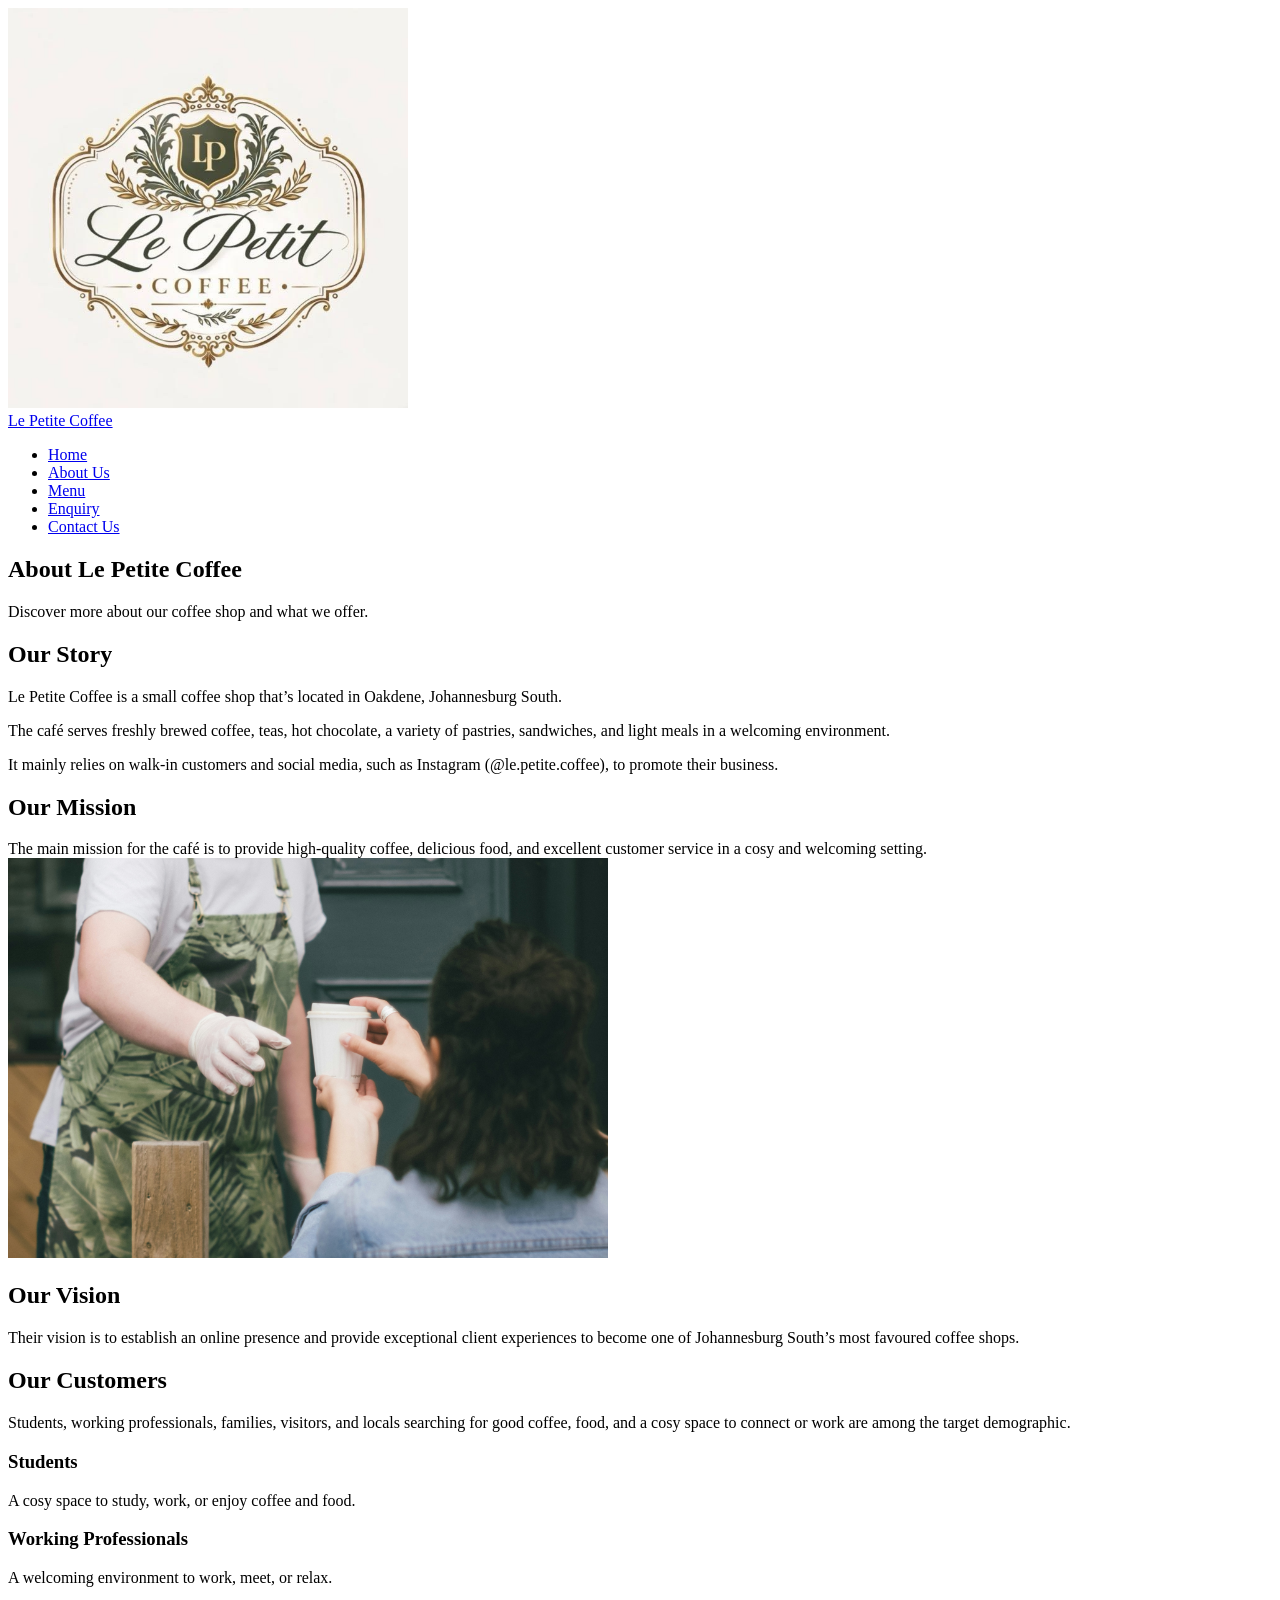
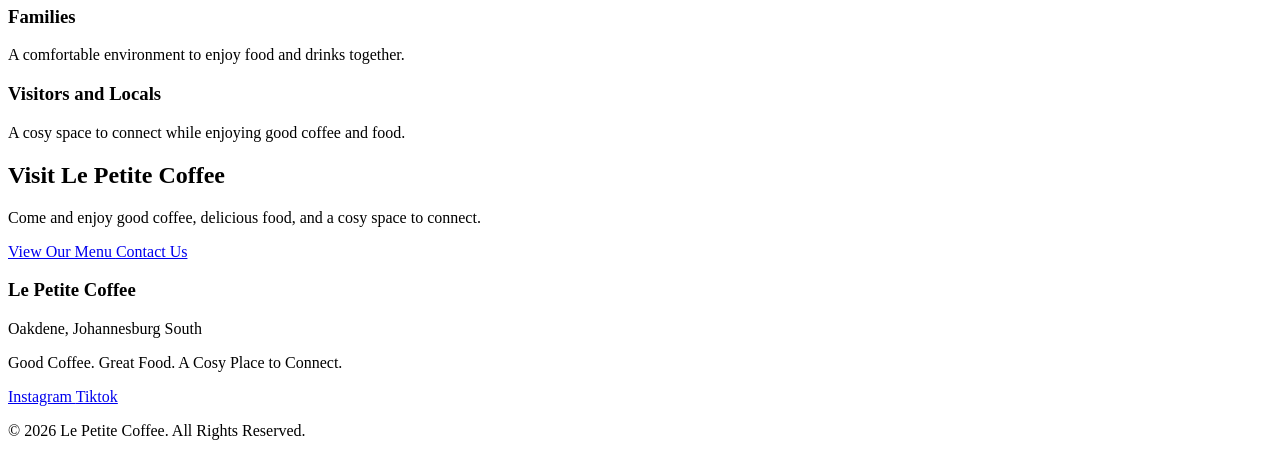
==== about.html @ cd2946c8 "cash" ====
<!DOCTYPE html>
<html lang="en">

<head>
    <meta charset="UTF-8">
    <meta name="viewport" content="width=device-width, initial-scale=1.0">

    <title>Le Petite Coffee | About Us</title>
    <img src="images/logo.jpg" alt="Le Petite Coffee shop logo featuring brand name and establishment identity" width="400" height="400">
    <!-- Link to the external CSS file -->
    <link rel="stylesheet" href="css/style.css">
</head>

<body>

    <!-- =========================
         HEADER AND NAVIGATION
    ========================== -->
    <header>

        <nav class="navbar">

            <!-- Organisation name/logo -->
            <div class="logo">
                <a href="index.html">Le Petite Coffee</a>
            </div>

            <!-- Navigation links -->
            <ul class="nav-links">

                <li>
                    <a href="index.html">Home</a>
                </li>

                <li>
                    <a href="about.html">About Us</a>
                </li>

                <li>
                    <a href="products.html">Menu</a>
                </li>

                <li>
                    <a href="enquiry.html">Enquiry</a>
                </li>

                <li>
                    <a href="contact.html">Contact Us</a>
                </li>

            </ul>

        </nav>

    </header>


    <!-- =========================
         MAIN CONTENT
    ========================== -->
    <main>

        <!-- Page heading -->
        <section class="page-header">

            <h1>About Le Petite Coffee</h1>

            <p>
                Discover more about our coffee shop and what we offer.
            </p>

        </section>


        <!-- =========================
             ORGANISATION BACKGROUND
        ========================== -->
        <section class="about-section">

            <div class="about-content">

                <h2>Our Story</h2>

                <p>
                    Le Petite Coffee is a small coffee shop that’s located
                    in Oakdene, Johannesburg South.
                </p>

                <p>
                    The café serves freshly brewed coffee, teas, hot chocolate,
                    a variety of pastries, sandwiches, and light meals in a
                    welcoming environment.
                </p>

                <p>
                    It mainly relies on walk-in customers and social media,
                    such as Instagram (@le.petite.coffee), to promote their
                    business.
                </p>

            </div>

        </section>


        <!-- =========================
             MISSION
        ========================== -->
        <section class="mission-section">

            <h2>Our Mission</h2>

            <p>
                The main mission for the café is to provide high-quality
                coffee, delicious food, and excellent customer service in
                a cosy and welcoming setting.
                <img src="images/customer.jpg" alt="Le Petit Coffee shop branding showcasing welcoming cafe identity" width="600" height="400">
            </p>

        </section>


        <!-- =========================
             VISION
        ========================== -->
        <section class="vision-section">

            <h2>Our Vision</h2>

            <p>
                Their vision is to establish an online presence and provide
                exceptional client experiences to become one of Johannesburg
                South’s most favoured coffee shops.
            </p>

        </section>


        <!-- =========================
             TARGET AUDIENCE
        ========================== -->
        <section class="audience-section">

            <h2>Our Customers</h2>

            <p>
                Students, working professionals, families, visitors, and
                locals searching for good coffee, food, and a cosy space
                to connect or work are among the target demographic.
            </p>

            <div class="audience-list">

                <div class="audience-item">
                    <h3>Students</h3>
                    <p>
                        A cosy space to study, work, or enjoy coffee and food.
                    </p>
                </div>

                <div class="audience-item">
                    <h3>Working Professionals</h3>
                    <p>
                        A welcoming environment to work, meet, or relax.
                    </p>
                </div>

                <div class="audience-item">
                    <h3>Families</h3>
                    <p>
                        A comfortable environment to enjoy food and drinks
                        together.
                    </p>
                </div>

                <div class="audience-item">
                    <h3>Visitors and Locals</h3>
                    <p>
                        A cosy space to connect while enjoying good coffee
                        and food.
                    </p>
                </div>

            </div>

        </section>


        <!-- =========================
             CALL TO ACTION
        ========================== -->
        <section class="call-to-action">

            <h2>Visit Le Petite Coffee</h2>

            <p>
                Come and enjoy good coffee, delicious food, and a cosy
                space to connect.
            </p>

            <a href="products.html" class="btn">
                View Our Menu
            </a>

            <a href="contact.html" class="btn">
                Contact Us
            </a>

        </section>

    </main>


    <!-- =========================
         FOOTER
    ========================== -->
    <footer>

        <div class="footer-content">

            <h3>Le Petite Coffee</h3>

            <p>
                Oakdene, Johannesburg South
            </p>

            <p>
                Good Coffee. Great Food. A Cosy Place to Connect.
            </p>

            <!-- Social media links -->
            <div class="social-links">

                <a href="#" target="_blank">
                    Instagram
                </a>

                <a href="#" target="_blank">
                    Tiktok 
                </a>

            </div>

            <p>
                &copy; 2026 Le Petite Coffee. All Rights Reserved.
            </p>

        </div>

    </footer>


    <!-- Link to JavaScript -->
    <script src="js/script.js"></script>

</body>

</html>
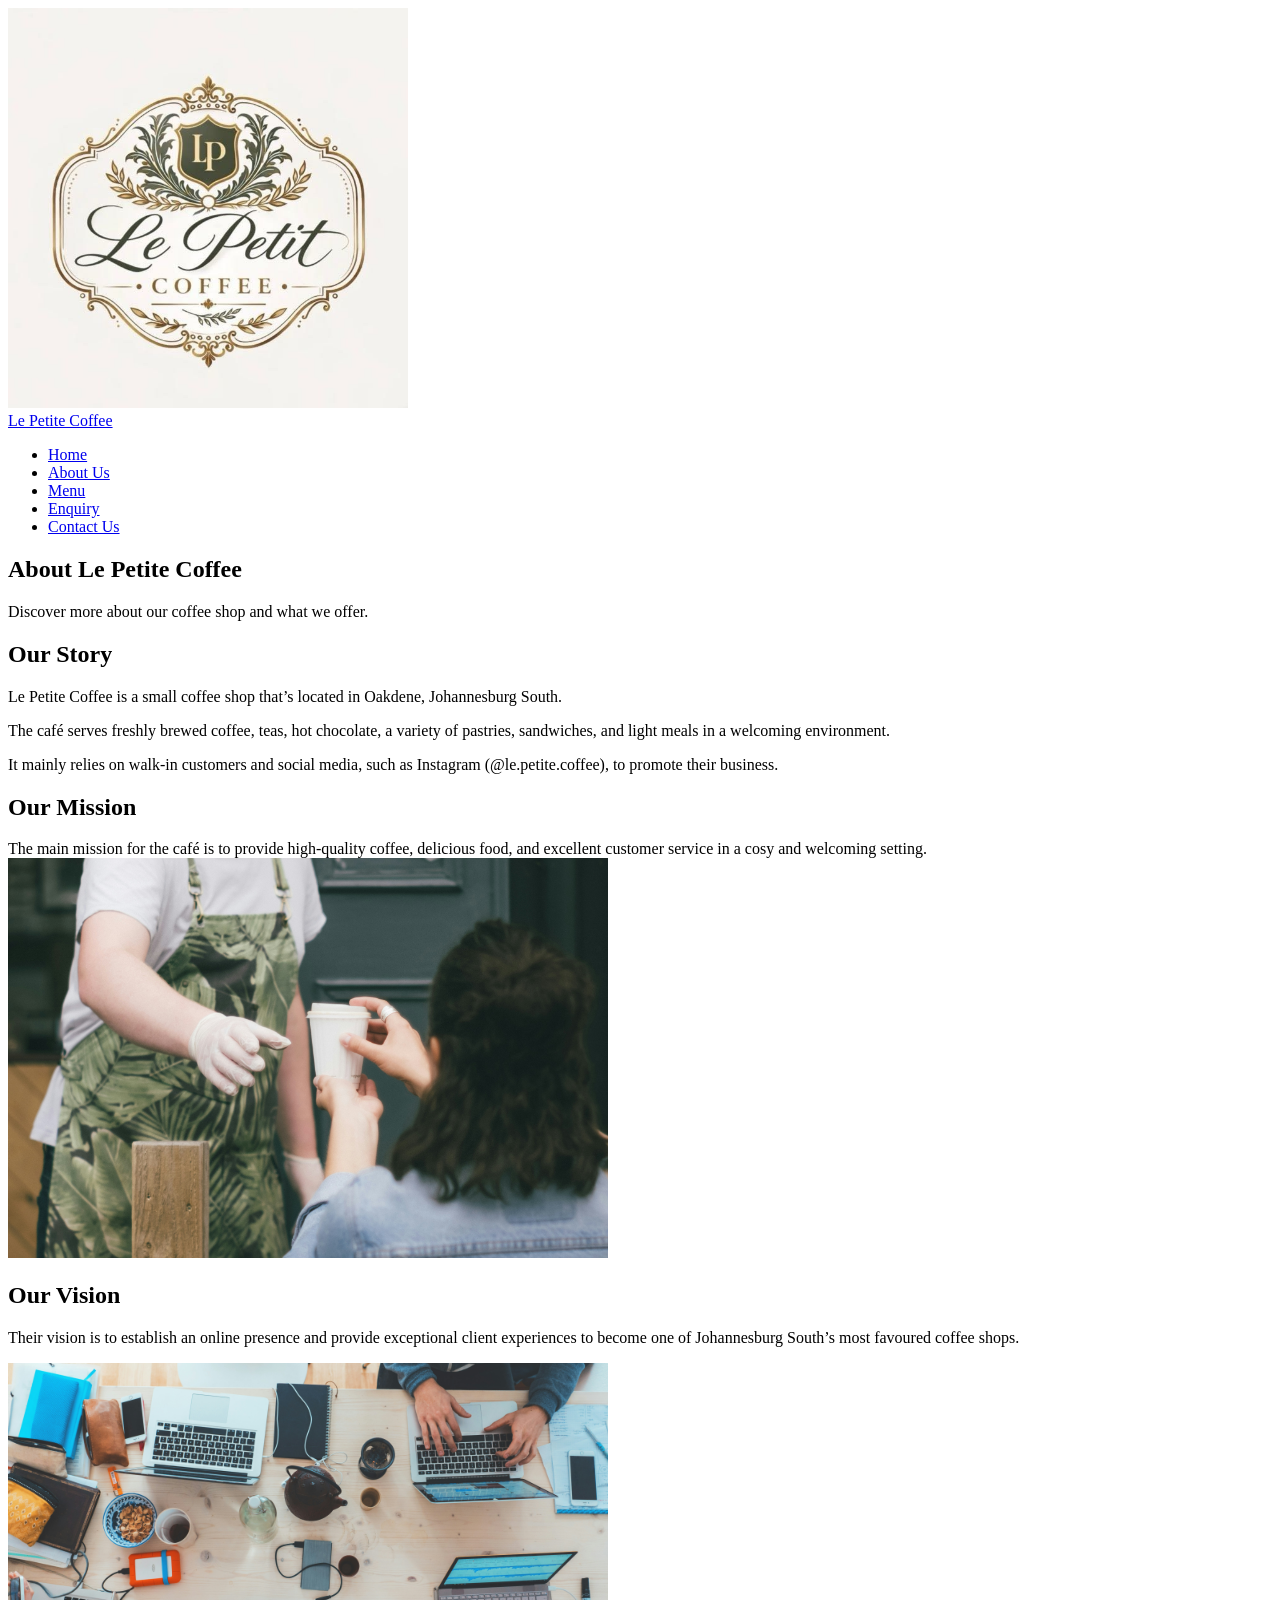
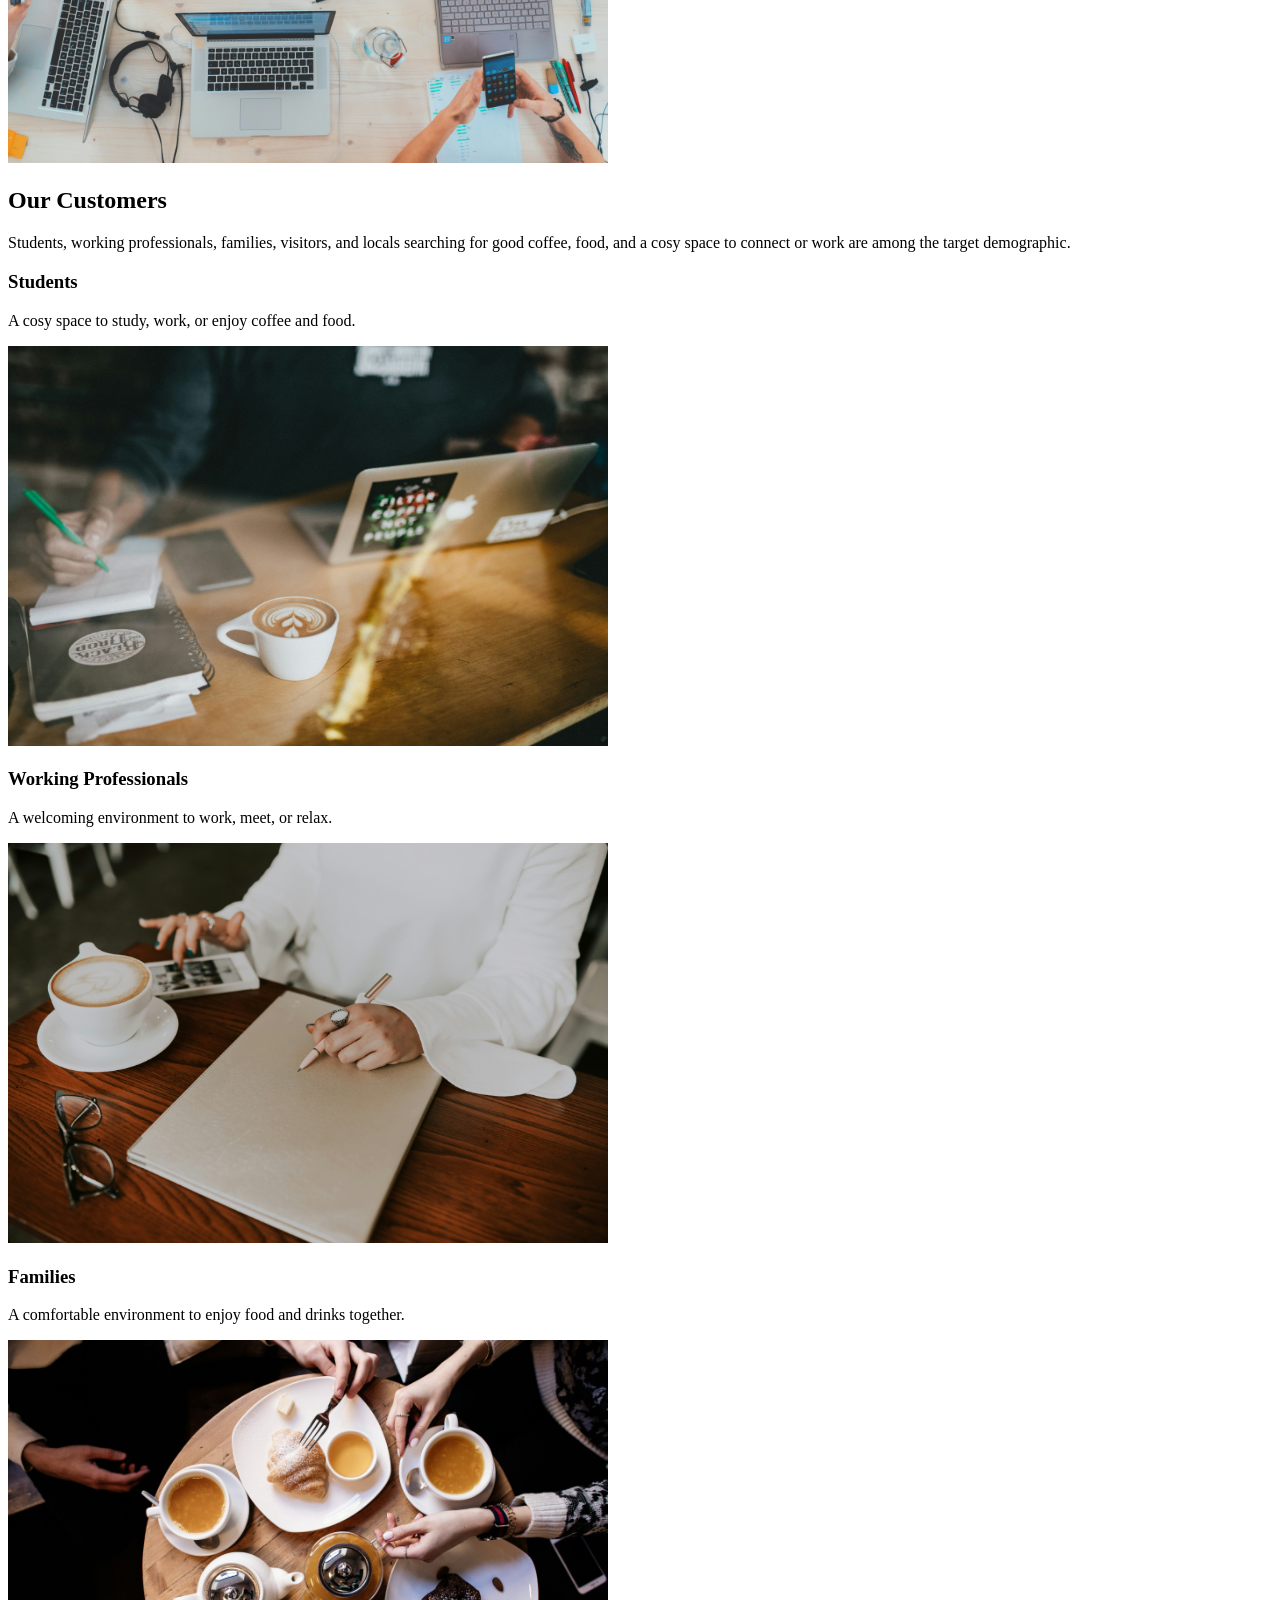
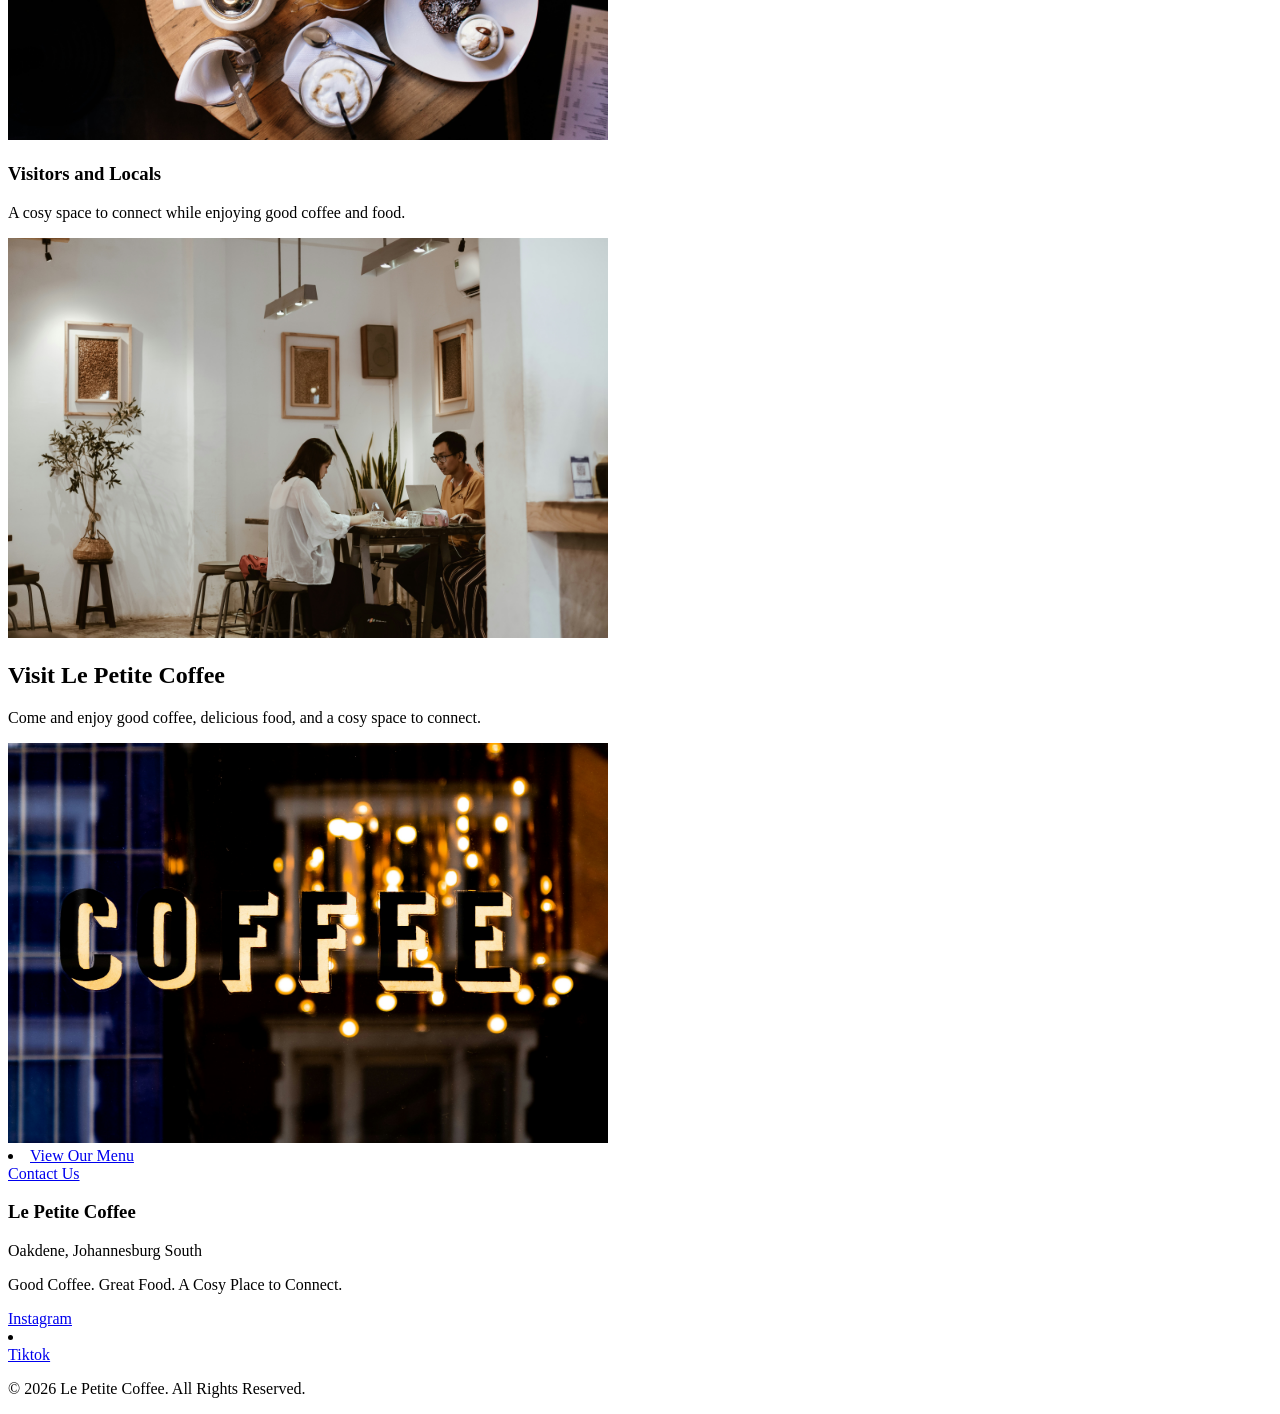
==== commit ef31b8f3: "cashy" ====
--- a/about.html
+++ b/about.html
@@ -126,13 +126,13 @@
         <section class="vision-section">
 
             <h2>Our Vision</h2>
-
+           
             <p>
                 Their vision is to establish an online presence and provide
                 exceptional client experiences to become one of Johannesburg
                 South’s most favoured coffee shops.
             </p>
-
+             <img src="images/socialmedia.jpg" alt="Le Petit Coffee shop branding showcasing welcoming cafe identity" width="600" height="400">
         </section>
 
 
@@ -156,6 +156,7 @@
                     <p>
                         A cosy space to study, work, or enjoy coffee and food.
                     </p>
+                    <img src="images/student.jpg" alt="Le Petit Coffee shop branding showcasing welcoming cafe identity" width="600" height="400">
                 </div>
 
                 <div class="audience-item">
@@ -163,6 +164,7 @@
                     <p>
                         A welcoming environment to work, meet, or relax.
                     </p>
+                    <img src="images/work.jpg" alt="Le Petit Coffee shop branding showcasing welcoming cafe identity" width="600" height="400">
                 </div>
 
                 <div class="audience-item">
@@ -171,6 +173,7 @@
                         A comfortable environment to enjoy food and drinks
                         together.
                     </p>
+                    <img src="images/family.jpg" alt="Le Petit Coffee shop branding showcasing welcoming cafe identity" width="600" height="400">
                 </div>
 
                 <div class="audience-item">
@@ -179,6 +182,7 @@
                         A cosy space to connect while enjoying good coffee
                         and food.
                     </p>
+                    <img src="images/friends.jpg" alt="Le Petit Coffee shop branding showcasing welcoming cafe identity" width="600" height="400">
                 </div>
 
             </div>
@@ -197,10 +201,11 @@
                 Come and enjoy good coffee, delicious food, and a cosy
                 space to connect.
             </p>
-
-            <a href="products.html" class="btn">
+            <img src="images/coffeeicon.jpg" alt="Le Petit Coffee shop branding showcasing welcoming cafe identity" width="600" height="400">
+
+          <li><a href="products.html" class="btn">
                 View Our Menu
-            </a>
+            </a></li>
 
             <a href="contact.html" class="btn">
                 Contact Us
@@ -231,13 +236,12 @@
             <!-- Social media links -->
             <div class="social-links">
 
-                <a href="#" target="_blank">
-                    Instagram
+                <a href="https://www.instagram.com/le.petit.coffee/" target="Le Petit Coffe Instrgram">
+                    Instagram 
                 </a>
 
-                <a href="#" target="_blank">
-                    Tiktok 
-                </a>
+                <li></li><a href="https://www.tiktok.com/@le.petit.coffee19" target="Le Petit Coffee Tiktok">Tiktok </a>
+                </li>
 
             </div>
 
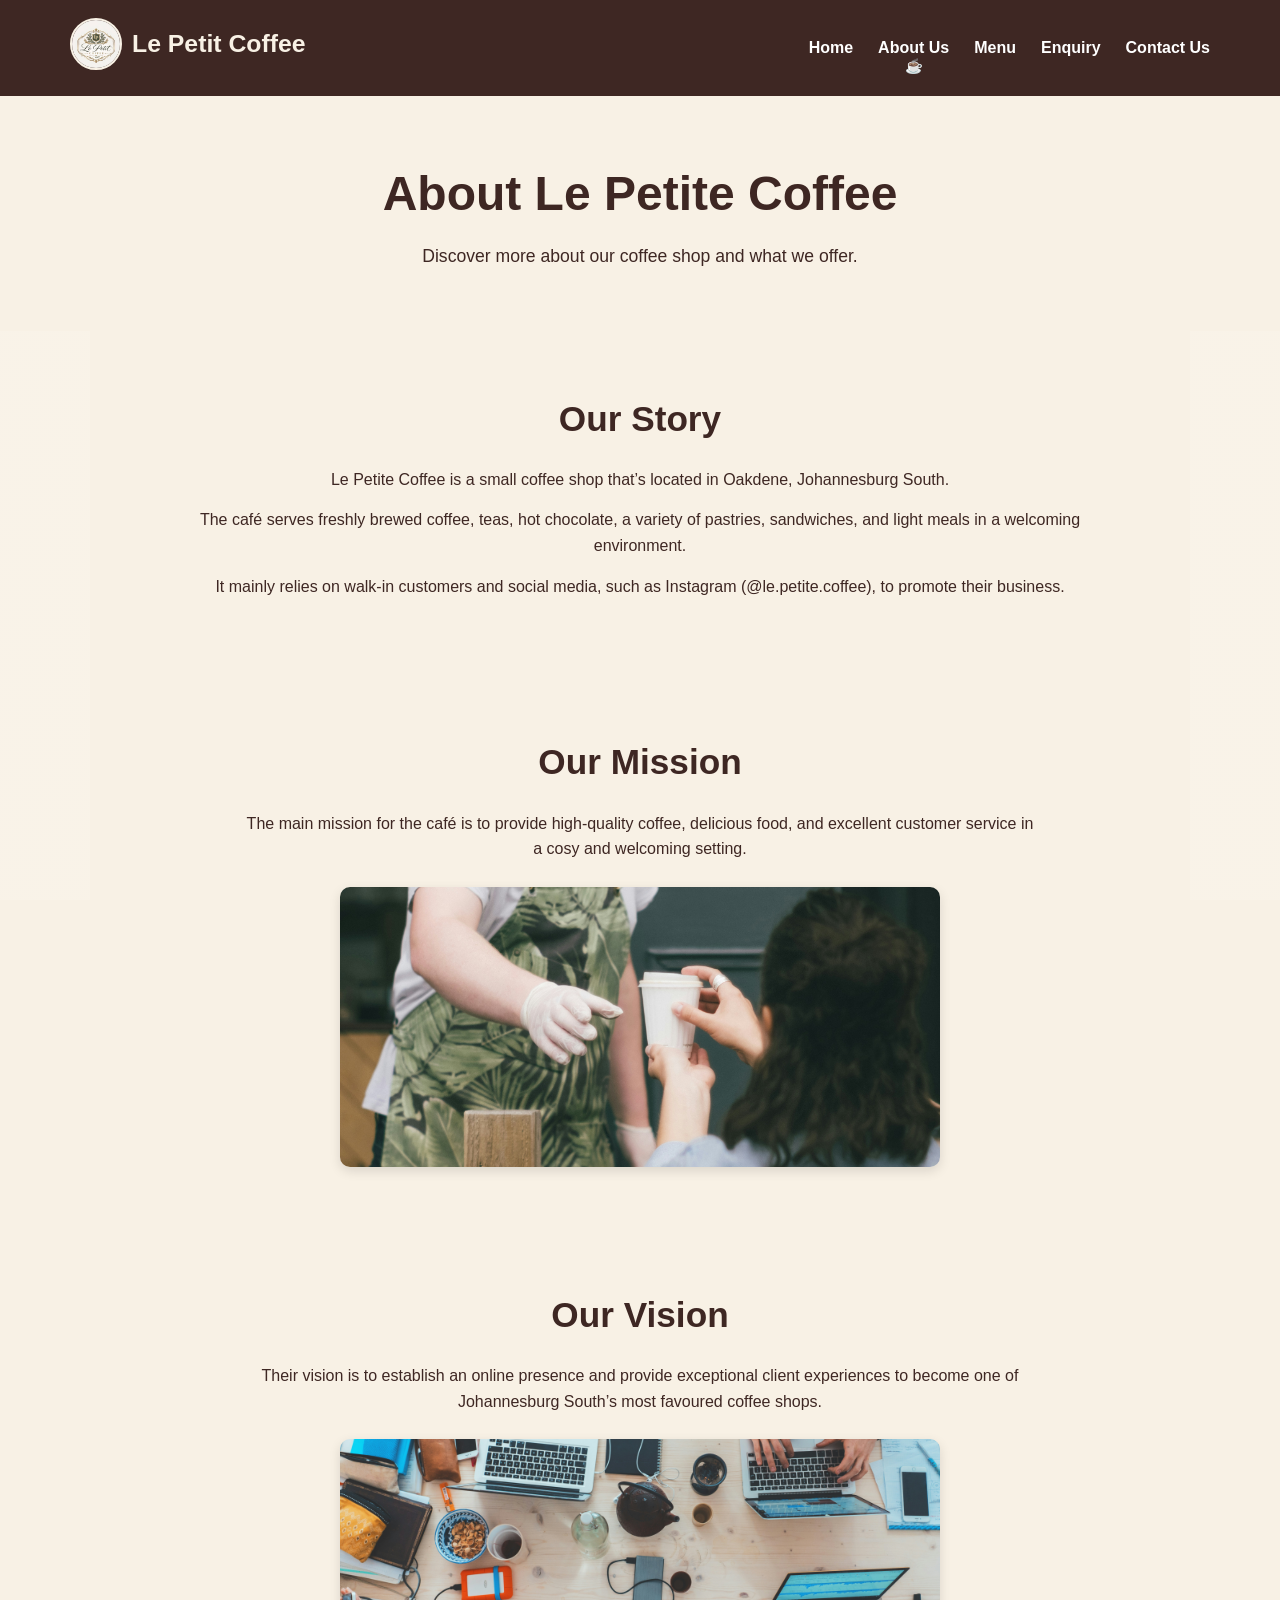
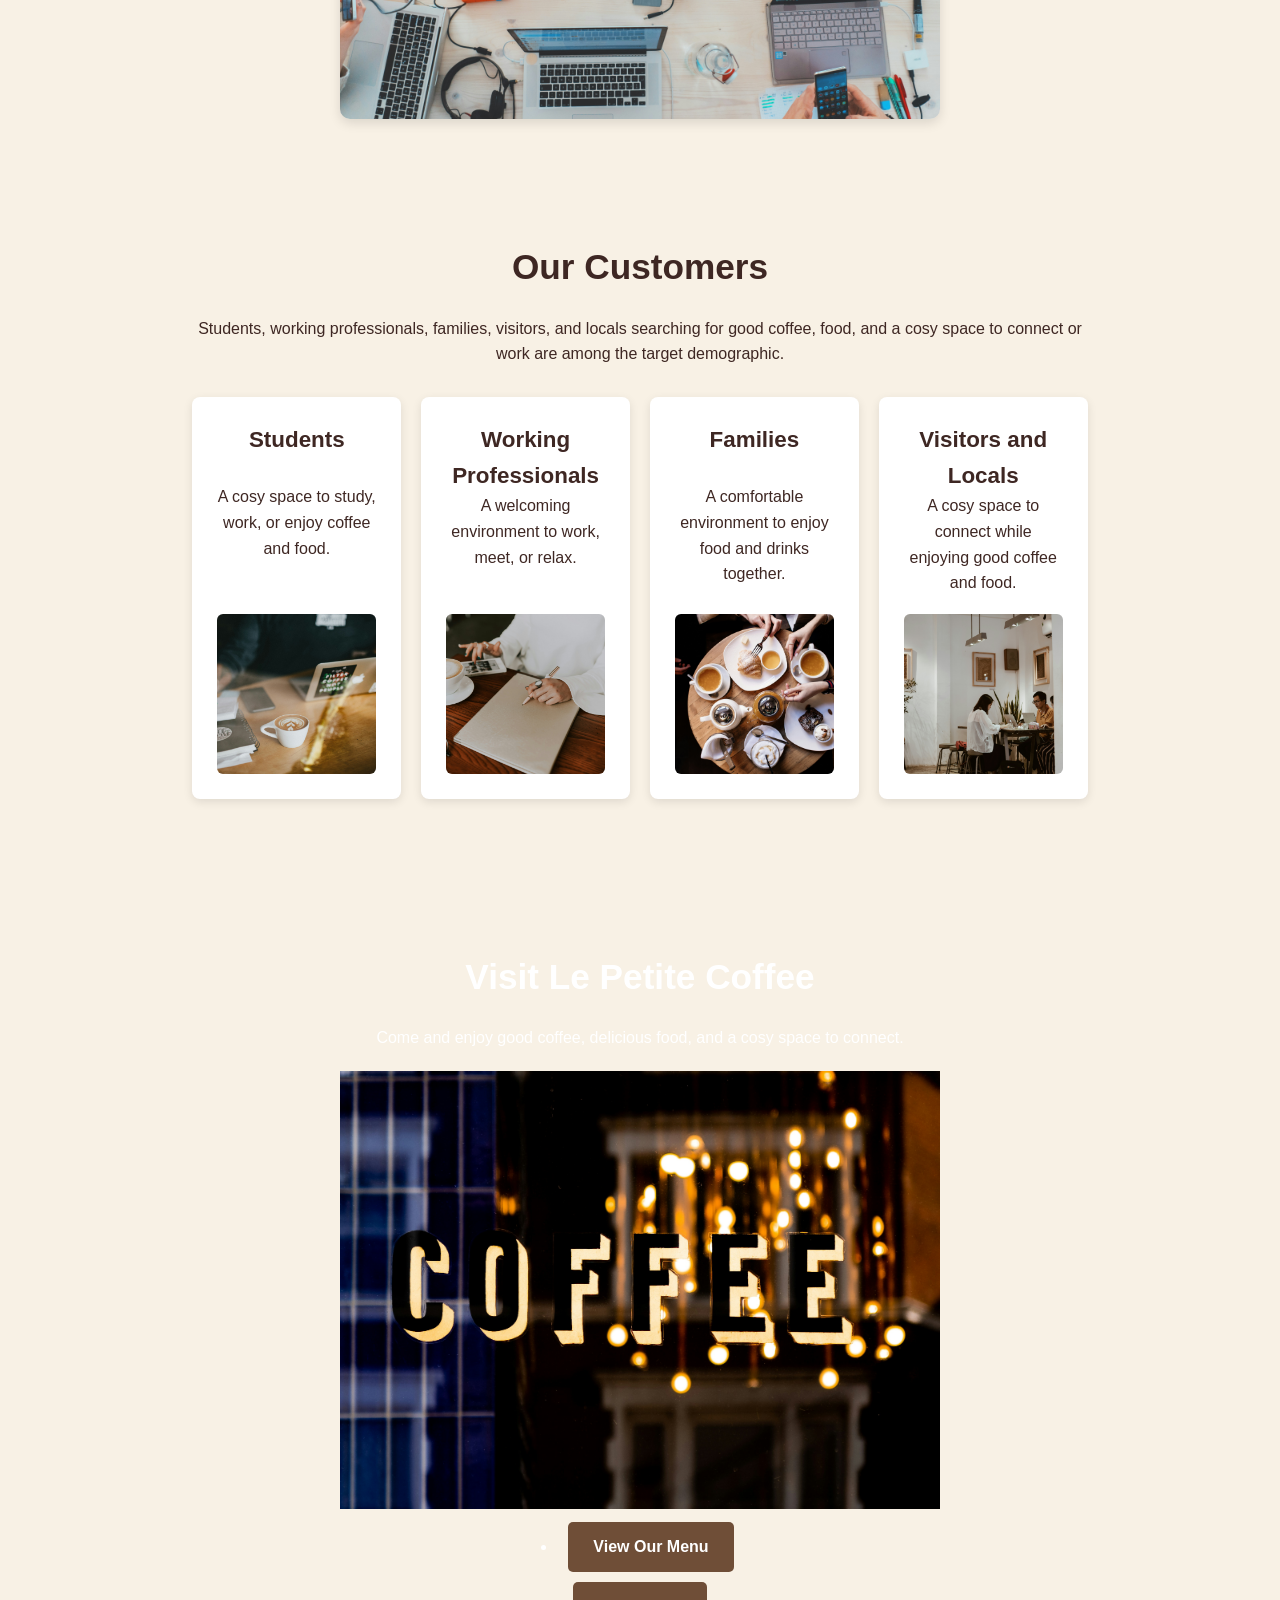
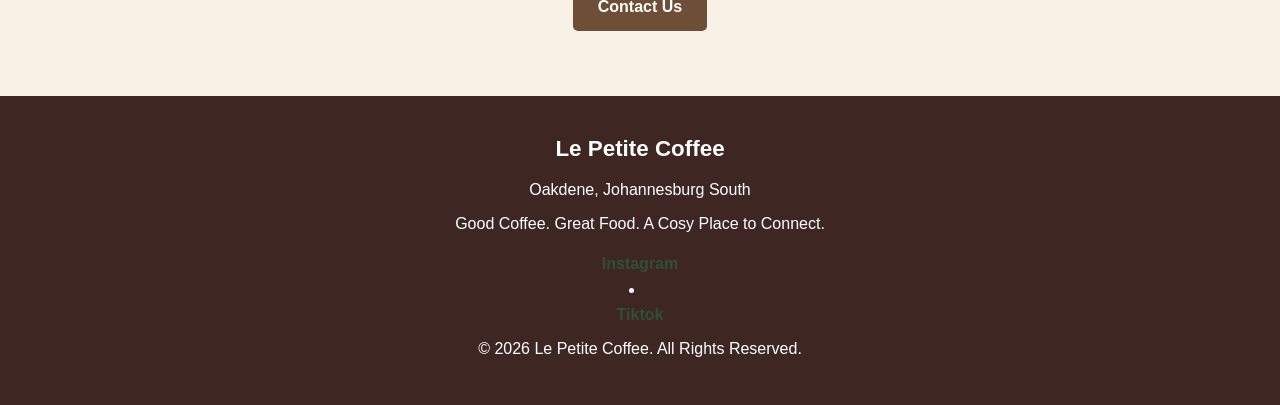
==== commit fb3cb6a7: "Save current website pages" ====
--- a/about.html
+++ b/about.html
@@ -6,7 +6,6 @@
     <meta name="viewport" content="width=device-width, initial-scale=1.0">
 
     <title>Le Petite Coffee | About Us</title>
-    <img src="images/logo.jpg" alt="Le Petite Coffee shop logo featuring brand name and establishment identity" width="400" height="400">
     <!-- Link to the external CSS file -->
     <link rel="stylesheet" href="css/style.css">
 </head>
@@ -22,7 +21,10 @@
 
             <!-- Organisation name/logo -->
             <div class="logo">
-                <a href="index.html">Le Petite Coffee</a>
+                <a href="index.html">
+                    <img src="images/logo.jpg" alt="Le Petit Coffee logo">
+                    <span>Le Petit Coffee</span>
+                </a>
             </div>
 
             <!-- Navigation links -->
@@ -114,8 +116,9 @@
                 The main mission for the café is to provide high-quality
                 coffee, delicious food, and excellent customer service in
                 a cosy and welcoming setting.
-                <img src="images/customer.jpg" alt="Le Petit Coffee shop branding showcasing welcoming cafe identity" width="600" height="400">
-            </p>
+            </p>
+
+            <img class="about-feature-image" src="images/customer.jpg" alt="Customers enjoying the welcoming Le Petit Coffee shop" width="600" height="400">
 
         </section>
 
@@ -132,7 +135,7 @@
                 exceptional client experiences to become one of Johannesburg
                 South’s most favoured coffee shops.
             </p>
-             <img src="images/socialmedia.jpg" alt="Le Petit Coffee shop branding showcasing welcoming cafe identity" width="600" height="400">
+            <img class="about-feature-image" src="images/socialmedia.jpg" alt="Le Petit Coffee social media presence" width="600" height="400">
         </section>
 
 
--- a/css/style.css
+++ b/css/style.css
@@ -0,0 +1,856 @@
+/* =========================================
+   LE PETITE COFFEE - MAIN STYLESHEET
+   ========================================= */
+
+
+/* =========================================
+   1. GENERAL WEBSITE STYLING
+   ========================================= */
+
+* {
+    margin: 0;
+    padding: 0;
+    box-sizing: border-box;
+}
+
+html {
+    overflow-x: hidden;
+}
+
+body {
+    font-family: "Sanskrit Text", Arial, sans-serif;
+    background-color: #f8f1e5;
+    background-image:
+        linear-gradient(
+            rgba(255, 255, 255, 0.12),
+            rgba(255, 255, 255, 0.12)
+        ),
+        url("../images/coffee-background.jpg");
+    background-size: cover;
+    background-position: center;
+    background-attachment: fixed;
+    background-repeat: no-repeat;
+    color: #3e2723;
+    line-height: 1.6;
+    overflow-x: hidden;
+}
+
+img,
+iframe {
+    max-width: 100%;
+}
+
+img {
+    height: auto;
+}
+
+main > section:not(.hero) {
+    background-color: rgba(248, 241, 229, 0.84);
+}
+
+
+/* =========================================
+   2. HEADINGS
+   ========================================= */
+
+h1,
+h2,
+h3 {
+    font-family: "Aptos Display", Arial, sans-serif;
+}
+
+h1 {
+    font-size: clamp(1.9rem, 4vw, 3rem);
+}
+
+h2 {
+    font-size: clamp(1.55rem, 3vw, 2.2rem);
+    margin-bottom: 20px;
+}
+
+h3 {
+    font-size: clamp(1.15rem, 2vw, 1.4rem);
+}
+
+
+/* =========================================
+   3. NAVIGATION BAR
+   ========================================= */
+
+header {
+    background-color: #3e2723;
+    width: 100%;
+}
+
+.navbar {
+    max-width: 1200px;
+    margin: auto;
+    padding: 18px 30px;
+    width: 100%;
+
+    display: flex;
+    flex-wrap: wrap;
+    justify-content: space-between;
+    align-items: center;
+}
+
+.logo a {
+    display: inline-flex;
+    align-items: center;
+    gap: 10px;
+    color: #f8f1e5;
+    text-decoration: none;
+    font-family: "Aptos Display", Arial, sans-serif;
+    font-size: 1.55rem;
+    font-weight: bold;
+}
+
+.logo img {
+    width: 52px;
+    height: 52px;
+    object-fit: cover;
+    border: 2px solid #f8f1e5;
+    border-radius: 50%;
+}
+
+.nav-links {
+    list-style: none;
+
+    display: flex;
+    flex-wrap: wrap;
+    gap: 25px;
+    align-items: center;
+}
+
+.nav-links a {
+    position: relative;
+    color: #ffffff;
+    text-decoration: none;
+    font-weight: bold;
+    transition: color 0.2s ease;
+}
+
+.nav-links a:hover {
+    color: #c8d5b9;
+}
+
+.nav-links a::before {
+    content: "\2615";
+    position: absolute;
+    left: 50%;
+    bottom: -22px;
+    transform: translateX(-50%) scale(0);
+    font-size: 0.9rem;
+    transition: transform 0.2s ease;
+}
+
+.nav-links a:hover::before,
+.nav-links a:focus-visible::before,
+.nav-links a.active::before {
+    transform: translateX(-50%) scale(1);
+}
+
+.coffee-click {
+    position: fixed;
+    z-index: 1000;
+    pointer-events: none;
+    color: #6f4e37;
+    font-size: 1.8rem;
+    animation: coffee-click 0.65s ease-out forwards;
+}
+
+@keyframes coffee-click {
+    0% {
+        opacity: 0;
+        transform: translate(-50%, 8px) scale(0.7);
+    }
+    25% {
+        opacity: 1;
+    }
+    100% {
+        opacity: 0;
+        transform: translate(-50%, -28px) scale(1.1);
+    }
+}
+
+
+/* =========================================
+   4. HERO SECTION
+   ========================================= */
+
+.hero {
+    min-height: 500px;
+
+    display: flex;
+    justify-content: center;
+    align-items: center;
+
+    text-align: center;
+
+    background:
+        linear-gradient(
+            rgba(62, 39, 35, 0.70),
+            rgba(62, 39, 35, 0.70)
+        ),
+        url("../images/coffee-background.jpg");
+
+    background-size: cover;
+    background-position: center;
+}
+
+.hero-content {
+    max-width: 800px;
+    width: 100%;
+    padding: 30px;
+    color: #ffffff;
+}
+
+.hero-content h1 {
+    margin-bottom: 15px;
+}
+
+.hero-content p {
+    font-size: 1.3rem;
+    margin-bottom: 30px;
+}
+
+
+/* =========================================
+   5. BUTTONS
+   ========================================= */
+
+.btn {
+    display: inline-block;
+
+    background-color: #6f4e37;
+    color: #ffffff;
+
+    padding: 12px 25px;
+
+    border-radius: 5px;
+
+    text-decoration: none;
+    font-weight: bold;
+
+    margin: 5px;
+
+    border: none;
+    cursor: pointer;
+}
+
+.btn:hover {
+    background-color: #2f4f3a;
+}
+
+
+/* =========================================
+   6. GENERAL SECTIONS
+   ========================================= */
+
+section {
+    padding: 60px 8%;
+    width: 100%;
+}
+
+.introduction,
+.about-section,
+.mission-section,
+.vision-section,
+.audience-section,
+.contact-section,
+.location-section,
+.social-section,
+.contact-form-section,
+.enquiry-section {
+    max-width: 1100px;
+    margin: auto;
+    text-align: center;
+}
+
+
+/* =========================================
+   7. PAGE HEADER
+   ========================================= */
+
+.page-header {
+    background-color: #e8dcc8;
+    text-align: center;
+}
+
+.page-header h1 {
+    color: #3e2723;
+    margin-bottom: 10px;
+}
+
+.page-header p {
+    font-size: 1.1rem;
+}
+
+
+/* =========================================
+   8. INTRODUCTION
+   ========================================= */
+
+.introduction {
+    background-color: #ffffff;
+}
+
+.introduction p {
+    max-width: 850px;
+    margin: 15px auto;
+}
+
+
+/* =========================================
+   9. FEATURED PRODUCTS
+   ========================================= */
+
+.featured {
+    background-color: #f8f1e5;
+    text-align: center;
+}
+
+.featured-container {
+    max-width: 1100px;
+    margin: 30px auto 0;
+
+    display: grid;
+    grid-template-columns: repeat(auto-fit, minmax(min(100%, 280px), 1fr));
+    gap: 25px;
+}
+
+.featured-item {
+    background-color: #ffffff;
+
+    padding: 25px;
+
+    border-radius: 10px;
+
+    box-shadow: 0 4px 12px rgba(0, 0, 0, 0.12);
+}
+
+.featured-item h3 {
+    margin: 15px 0 10px;
+}
+
+.featured-item p {
+    margin-bottom: 10px;
+}
+
+.featured-item > img {
+    display: block;
+    width: 100%;
+    height: 200px;
+    object-fit: cover;
+    border-radius: 8px;
+}
+
+
+/* =========================================
+   10. IMAGE PLACEHOLDERS
+   ========================================= */
+
+.image-placeholder {
+    height: 200px;
+    overflow: hidden;
+
+    background-color: #e8dcc8;
+
+    display: flex;
+    justify-content: center;
+    align-items: center;
+
+    border-radius: 8px;
+
+    color: #3e2723;
+    font-weight: bold;
+}
+
+.image-placeholder img {
+    display: block;
+    width: 100%;
+    height: 100%;
+    object-fit: cover;
+    border-radius: 8px;
+}
+
+.menu-item img,
+.menu-section > img {
+    display: block;
+    width: 100%;
+    height: 200px;
+    object-fit: cover;
+    border-radius: 8px;
+}
+
+.menu-section > img {
+    max-width: 900px;
+    margin: 0 auto 25px;
+}
+
+.menu-item h3,
+.menu-item p {
+    color: #3e2723;
+}
+
+.menu-item .price {
+    color: #2f4f3a;
+}
+
+.menu-item img {
+    height: 200px;
+}
+
+
+/* =========================================
+   11. MENU
+   ========================================= */
+
+.menu-section {
+    max-width: 1100px;
+    margin: auto;
+
+    text-align: center;
+
+    background-color: #ffffff;
+}
+
+.menu-container {
+    display: grid;
+    grid-template-columns: repeat(auto-fit, minmax(min(100%, 280px), 1fr));
+
+    gap: 25px;
+
+    max-width: 900px;
+
+    margin: auto;
+}
+
+.menu-item {
+    padding: 25px;
+
+    background-color: #f8f1e5;
+
+    border-radius: 10px;
+
+    box-shadow: 0 4px 10px rgba(0, 0, 0, 0.10);
+}
+
+.menu-item h3 {
+    margin: 15px 0 10px;
+}
+
+.price {
+    font-weight: bold;
+    color: #2f4f3a;
+    margin-top: 10px;
+}
+
+
+/* =========================================
+   12. ABOUT PAGE
+   ========================================= */
+
+.about-content {
+    max-width: 900px;
+    margin: auto;
+}
+
+.about-content p {
+    margin: 15px 0;
+}
+
+.mission-section {
+    background-color: #e8dcc8;
+}
+
+.vision-section {
+    background-color: #ffffff;
+}
+
+.mission-section p,
+.vision-section p {
+    max-width: 800px;
+    margin: 0 auto 25px;
+}
+
+.about-feature-image {
+    display: block;
+    width: min(100%, 600px);
+    height: 280px;
+    margin: 0 auto;
+    object-fit: cover;
+    border-radius: 10px;
+    box-shadow: 0 4px 12px rgba(0, 0, 0, 0.12);
+}
+
+.audience-section {
+    background-color: #f8f1e5;
+}
+
+.audience-list {
+    max-width: 1000px;
+    margin: 30px auto;
+
+    display: grid;
+    grid-template-columns: repeat(4, minmax(0, 1fr));
+
+    gap: 20px;
+}
+
+.audience-item {
+    background-color: #ffffff;
+
+    padding: 25px;
+
+    border-radius: 8px;
+
+    box-shadow: 0 3px 10px rgba(0, 0, 0, 0.10);
+    display: flex;
+    flex-direction: column;
+    min-width: 0;
+}
+
+.audience-item h3 {
+    min-height: 2.8em;
+}
+
+.audience-item p {
+    flex: 1;
+    margin: 0 0 18px;
+}
+
+.audience-item img {
+    display: block;
+    width: 100%;
+    height: 160px;
+    object-fit: cover;
+    border-radius: 6px;
+}
+
+
+/* =========================================
+   13. ENQUIRY AND CONTACT FORMS
+   ========================================= */
+
+.enquiry-section,
+.contact-form-section {
+    background-color: #ffffff;
+}
+
+.enquiry-content,
+.contact-form-section form {
+    max-width: 700px;
+    margin: auto;
+}
+
+.form-group {
+    margin-bottom: 20px;
+
+    text-align: left;
+}
+
+.form-group label {
+    display: block;
+
+    margin-bottom: 7px;
+
+    font-weight: bold;
+}
+
+.form-group input,
+.form-group select,
+.form-group textarea {
+    width: 100%;
+
+    padding: 12px;
+
+    border: 1px solid #b8aa96;
+
+    border-radius: 5px;
+
+    font-family: inherit;
+
+    font-size: 1rem;
+}
+
+.form-group textarea {
+    resize: vertical;
+}
+
+.form-group input:focus,
+.form-group select:focus,
+.form-group textarea:focus {
+    outline: 2px solid #6f4e37;
+}
+
+
+/* =========================================
+   14. CONTACT DETAILS
+   ========================================= */
+
+.contact-section {
+    background-color: #ffffff;
+}
+
+.contact-details {
+    max-width: 1000px;
+    margin: 30px auto;
+
+    display: grid;
+    grid-template-columns: repeat(auto-fit, minmax(min(100%, 280px), 1fr));
+
+    gap: 20px;
+}
+
+.contact-item {
+    background-color: #f8f1e5;
+
+    padding: 25px;
+
+    border-radius: 8px;
+}
+
+.contact-item h3 {
+    margin-bottom: 10px;
+}
+
+
+/* =========================================
+   15. MAP
+   ========================================= */
+
+.location-section {
+    background-color: #e8dcc8;
+}
+
+.map-container {
+    max-width: 900px;
+    height: clamp(260px, 50vw, 420px);
+
+    margin: 25px auto;
+
+    background-color: #ffffff;
+
+    border-radius: 8px;
+
+    overflow: hidden;
+    box-shadow: 0 4px 10px rgba(0, 0, 0, 0.10);
+}
+
+.map-container img {
+    display: block;
+    width: 100%;
+    height: 100%;
+    border: 0;
+    object-fit: cover;
+}
+
+.map-link {
+    margin-top: 0;
+}
+
+
+/* =========================================
+   16. SOCIAL MEDIA
+   ========================================= */
+
+.social-section {
+    background-color: #ffffff;
+}
+
+.social-links {
+    margin-top: 15px;
+}
+
+.social-links a {
+    color: #2f4f3a;
+
+    text-decoration: none;
+
+    font-weight: bold;
+
+    margin: 0 10px;
+}
+
+.social-links a:hover {
+    text-decoration: underline;
+}
+
+
+/* =========================================
+   17. CALL TO ACTION
+   ========================================= */
+
+.call-to-action {
+    text-align: center;
+
+    background-color: #2f4f3a;
+
+    color: #ffffff;
+}
+
+.call-to-action p {
+    max-width: 700px;
+    margin: 0 auto 20px;
+}
+
+
+/* =========================================
+   18. FOOTER
+   ========================================= */
+
+footer {
+    background-color: #3e2723;
+
+    color: #ffffff;
+
+    text-align: center;
+
+    padding: 35px 20px;
+}
+
+.footer-content {
+    max-width: 1000px;
+    margin: auto;
+}
+
+.footer-content h3 {
+    margin-bottom: 10px;
+}
+
+.footer-content p {
+    margin: 8px 0;
+}
+
+
+/* =========================================
+   19. MOBILE RESPONSIVE DESIGN
+   ========================================= */
+
+@media (min-width: 769px) and (max-width: 1050px) {
+
+    .navbar {
+        padding: 18px 20px;
+    }
+
+    .nav-links {
+        gap: 15px;
+    }
+
+    section {
+        padding-left: 5%;
+        padding-right: 5%;
+    }
+
+    .featured-container {
+        grid-template-columns: repeat(2, minmax(0, 1fr));
+    }
+
+    .audience-list {
+        grid-template-columns: repeat(2, minmax(0, 1fr));
+    }
+
+}
+
+@media (max-width: 768px) {
+
+    .navbar {
+        flex-direction: column;
+        gap: 15px;
+        padding: 18px 20px;
+    }
+
+    .nav-links {
+        flex-direction: column;
+        align-items: center;
+        gap: 12px;
+        width: 100%;
+    }
+
+    .hero {
+        min-height: 400px;
+    }
+
+    .hero-content {
+        padding: 25px 15px;
+    }
+
+    .hero-content p {
+        font-size: 1.1rem;
+    }
+
+    .featured-item,
+    .menu-item {
+        padding: 18px;
+    }
+
+    .audience-list {
+        grid-template-columns: repeat(2, minmax(0, 1fr));
+    }
+
+    .audience-item h3 {
+        min-height: 0;
+    }
+
+    .menu-item img,
+    .menu-section > img,
+    .featured-item > img,
+    .image-placeholder {
+        height: 180px;
+    }
+
+    .menu-container {
+        width: 100%;
+    }
+
+    section {
+        padding: 45px 6%;
+    }
+
+}
+
+@media (max-width: 480px) {
+
+    .logo a {
+        font-size: 1.35rem;
+    }
+
+    .logo img {
+        width: 44px;
+        height: 44px;
+    }
+
+    .nav-links {
+        gap: 8px;
+    }
+
+    section {
+        padding: 35px 5%;
+    }
+
+    .audience-list {
+        grid-template-columns: 1fr;
+    }
+
+    .hero {
+        min-height: 360px;
+    }
+
+    .hero-content img {
+        width: 100%;
+        height: auto;
+    }
+
+    .btn {
+        padding: 11px 18px;
+    }
+
+    .menu-item img,
+    .menu-section > img,
+    .featured-item > img,
+    .image-placeholder {
+        height: 160px;
+    }
+
+}
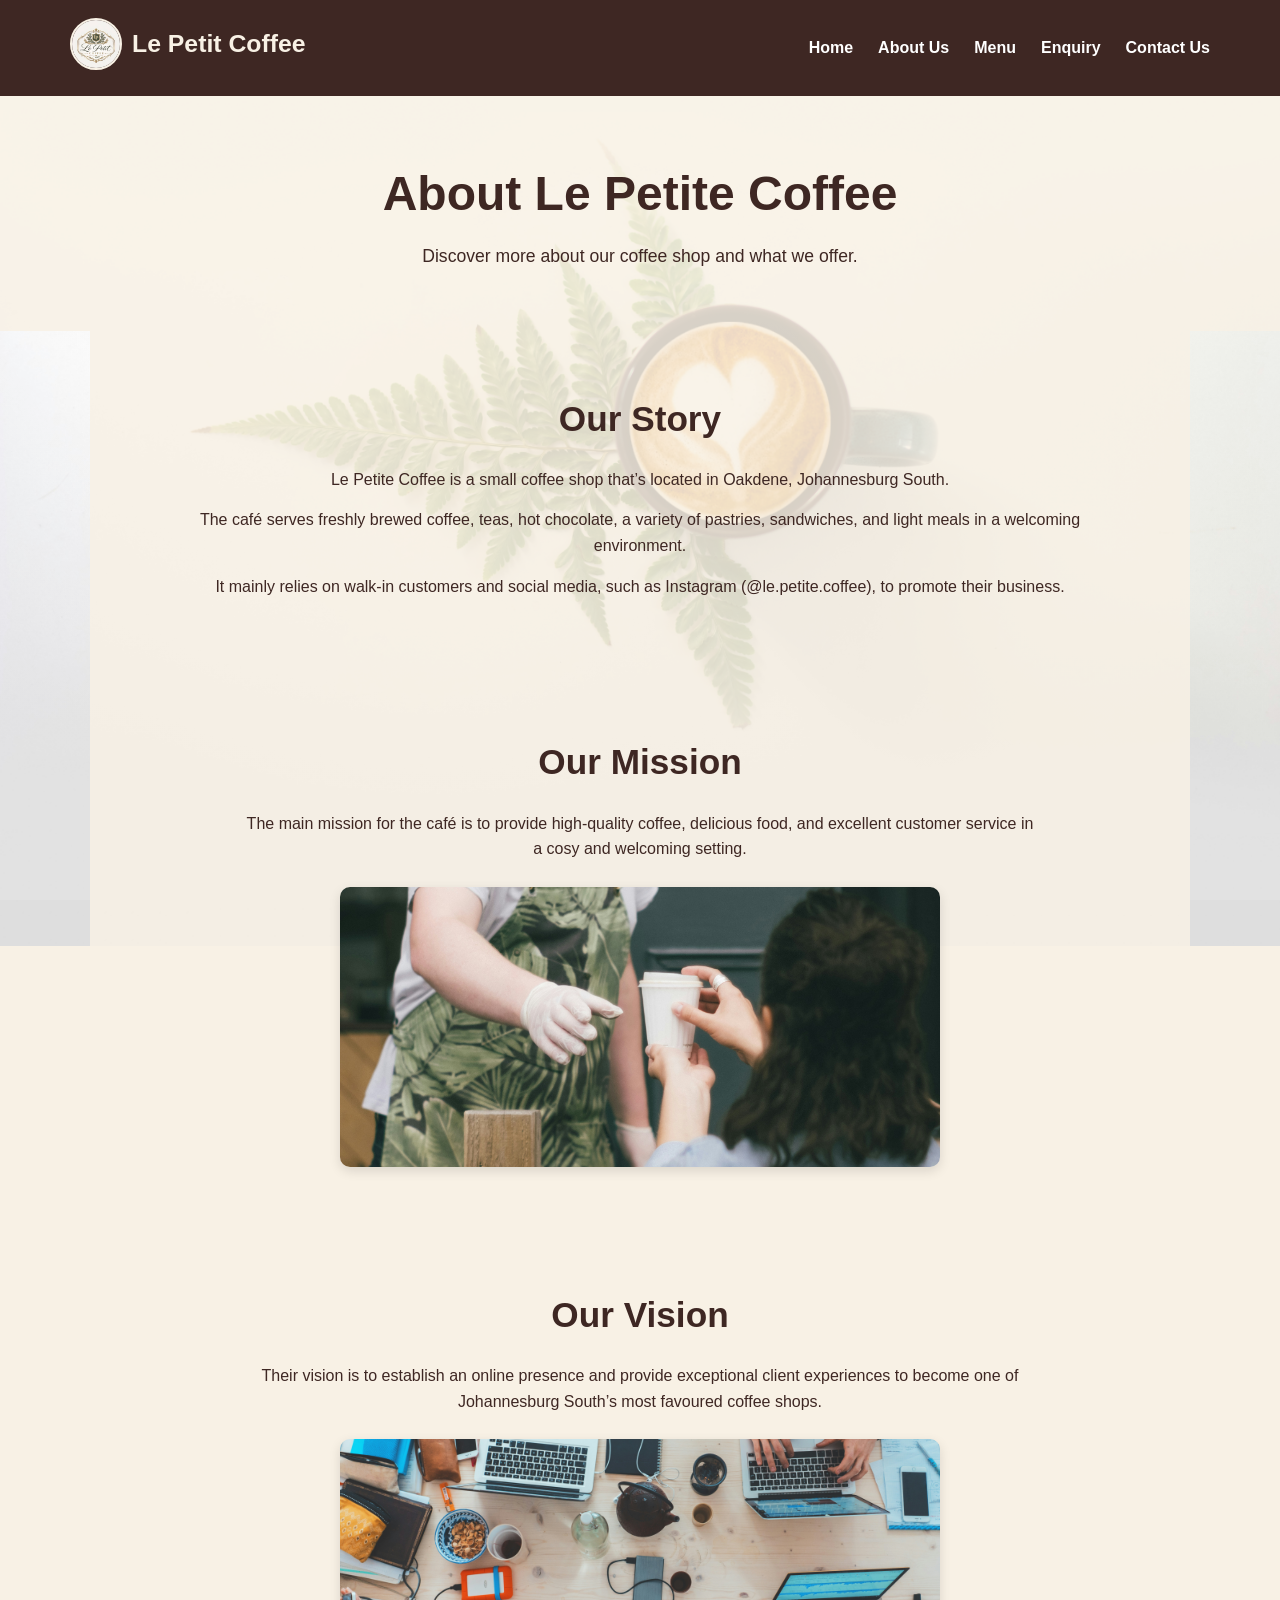
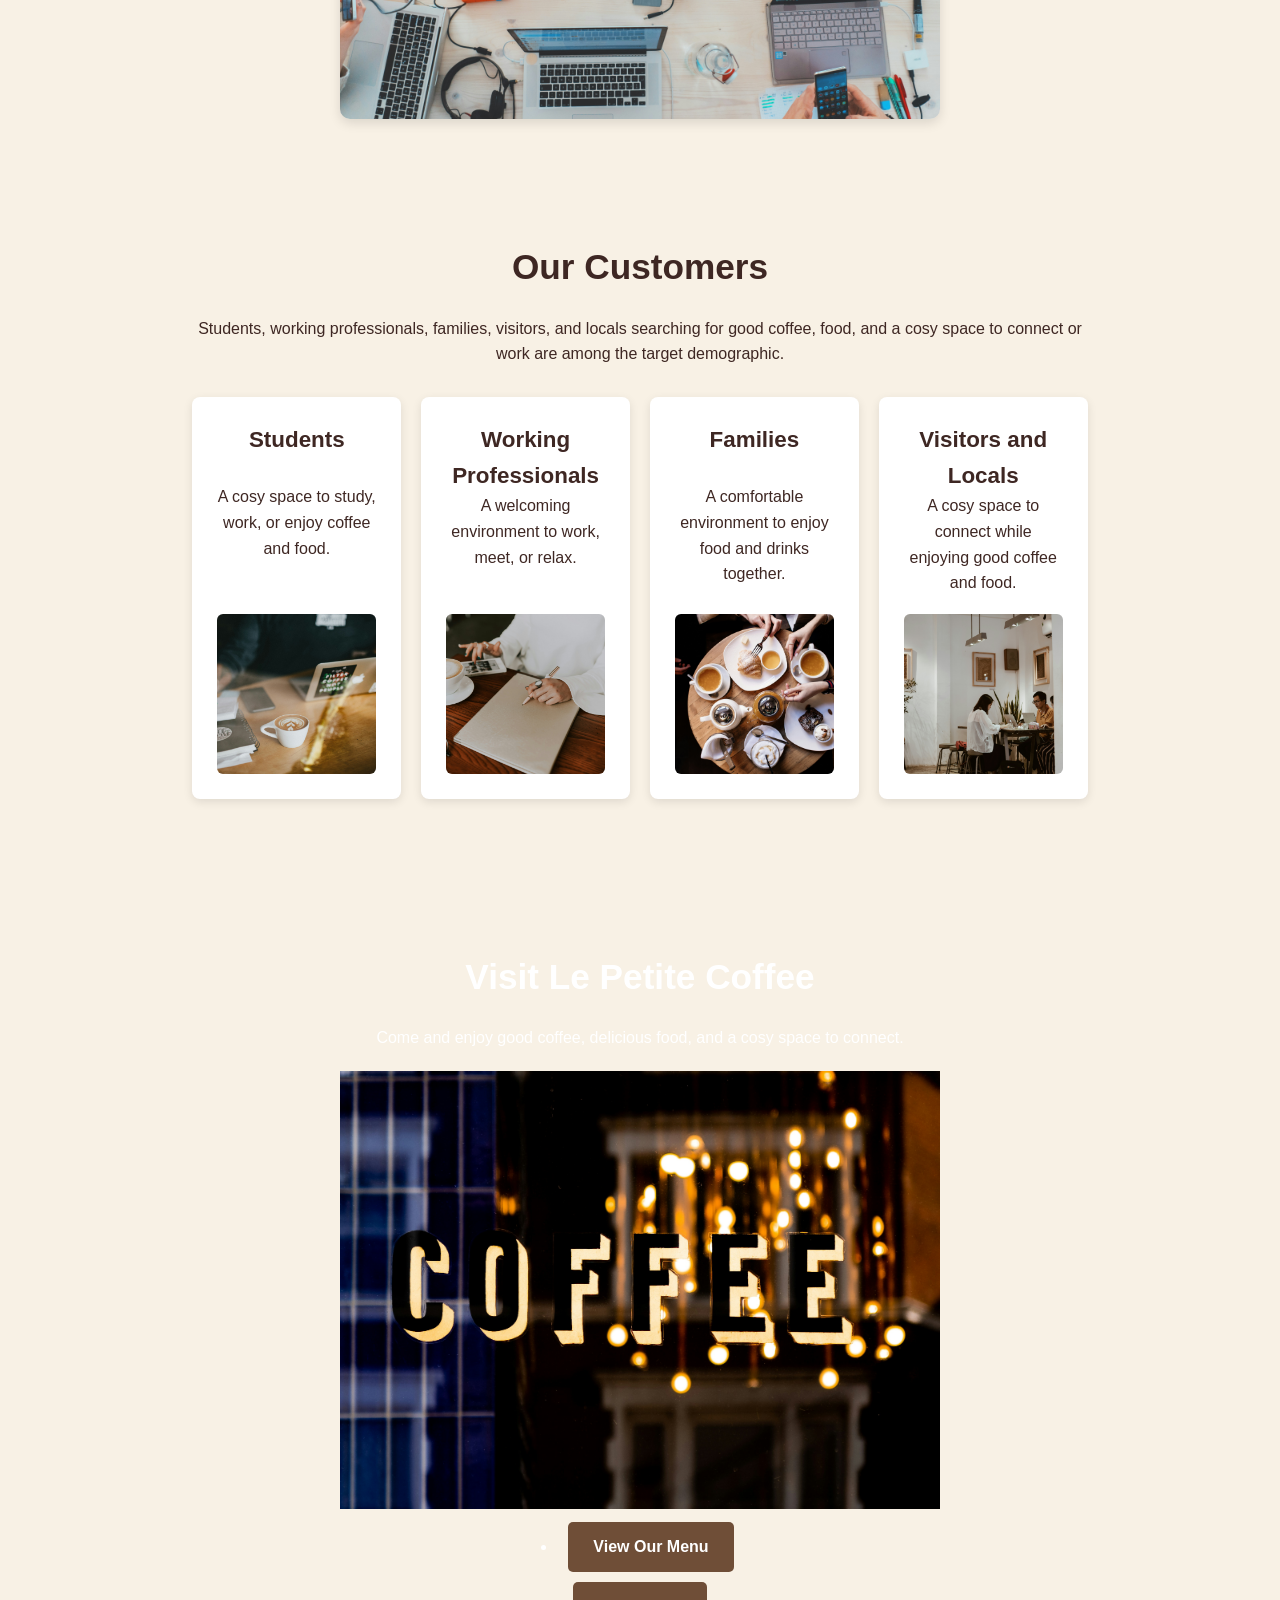
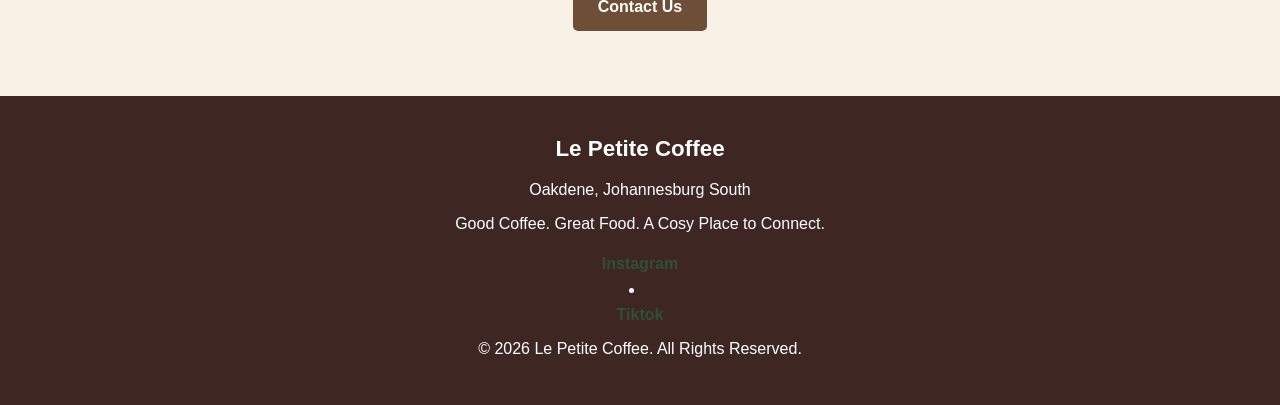
==== commit eccae2a6: "cash" ====
--- a/about.html
+++ b/about.html
@@ -118,7 +118,7 @@
                 a cosy and welcoming setting.
             </p>
 
-            <img class="about-feature-image" src="images/customer.jpg" alt="Customers enjoying the welcoming Le Petit Coffee shop" width="600" height="400">
+            <img class="about-feature-image" src="images/customer.jpg" alt="Customers enjoying the welcoming Le Petit Coffee shop" width="600" height="400" loading="lazy">
 
         </section>
 
@@ -135,7 +135,7 @@
                 exceptional client experiences to become one of Johannesburg
                 South’s most favoured coffee shops.
             </p>
-            <img class="about-feature-image" src="images/socialmedia.jpg" alt="Le Petit Coffee social media presence" width="600" height="400">
+            <img class="about-feature-image" src="images/socialmedia.jpg" alt="Le Petit Coffee social media presence" width="600" height="400" loading="lazy">
         </section>
 
 
@@ -159,7 +159,7 @@
                     <p>
                         A cosy space to study, work, or enjoy coffee and food.
                     </p>
-                    <img src="images/student.jpg" alt="Le Petit Coffee shop branding showcasing welcoming cafe identity" width="600" height="400">
+                    <img src="images/student.jpg" alt="Le Petit Coffee shop branding showcasing welcoming cafe identity" width="600" height="400" loading="lazy">
                 </div>
 
                 <div class="audience-item">
@@ -167,7 +167,7 @@
                     <p>
                         A welcoming environment to work, meet, or relax.
                     </p>
-                    <img src="images/work.jpg" alt="Le Petit Coffee shop branding showcasing welcoming cafe identity" width="600" height="400">
+                    <img src="images/work.jpg" alt="Le Petit Coffee shop branding showcasing welcoming cafe identity" width="600" height="400" loading="lazy">
                 </div>
 
                 <div class="audience-item">
@@ -176,7 +176,7 @@
                         A comfortable environment to enjoy food and drinks
                         together.
                     </p>
-                    <img src="images/family.jpg" alt="Le Petit Coffee shop branding showcasing welcoming cafe identity" width="600" height="400">
+                    <img src="images/family.jpg" alt="Le Petit Coffee shop branding showcasing welcoming cafe identity" width="600" height="400" loading="lazy">
                 </div>
 
                 <div class="audience-item">
@@ -185,7 +185,7 @@
                         A cosy space to connect while enjoying good coffee
                         and food.
                     </p>
-                    <img src="images/friends.jpg" alt="Le Petit Coffee shop branding showcasing welcoming cafe identity" width="600" height="400">
+                    <img src="images/friends.jpg" alt="Le Petit Coffee shop branding showcasing welcoming cafe identity" width="600" height="400" loading="lazy">
                 </div>
 
             </div>
@@ -204,7 +204,7 @@
                 Come and enjoy good coffee, delicious food, and a cosy
                 space to connect.
             </p>
-            <img src="images/coffeeicon.jpg" alt="Le Petit Coffee shop branding showcasing welcoming cafe identity" width="600" height="400">
+            <img src="images/coffeeicon.jpg" alt="Le Petit Coffee shop branding showcasing welcoming cafe identity" width="600" height="400" loading="lazy">
 
           <li><a href="products.html" class="btn">
                 View Our Menu
--- a/css/style.css
+++ b/css/style.css
@@ -374,6 +374,11 @@
     border-radius: 8px;
 }
 
+.image-placeholder img.tea-image {
+    object-fit: cover;
+    object-position: center;
+}
+
 .menu-item img,
 .menu-section > img {
     display: block;
@@ -399,8 +404,24 @@
 
 .menu-item img {
     height: 200px;
-}
-
+    object-position: center;
+}
+
+.product-image-gallery {
+    display: grid;
+    grid-template-columns: 1fr;
+    gap: 12px;
+    margin-bottom: 15px;
+}
+
+.product-image-gallery img.product-image {
+    display: block;
+    width: 100%;
+    height: auto;
+    aspect-ratio: 3 / 2;
+    object-fit: cover;
+    border-radius: 8px;
+}
 
 /* =========================================
    11. MENU
@@ -417,13 +438,22 @@
 
 .menu-container {
     display: grid;
-    grid-template-columns: repeat(auto-fit, minmax(min(100%, 280px), 1fr));
+    grid-template-columns: repeat(auto-fit, minmax(min(100%, 360px), 1fr));
 
     gap: 25px;
 
-    max-width: 900px;
+    max-width: 1100px;
 
     margin: auto;
+}
+
+.coffee-menu {
+    grid-template-columns: 1fr;
+}
+
+.menu-container > .menu-item {
+    width: 100%;
+    margin-inline: auto;
 }
 
 .menu-item {
@@ -534,14 +564,27 @@
    ========================================= */
 
 .enquiry-section,
-.contact-form-section {
+.contact-form-section,
+.pickup-order-section {
     background-color: #ffffff;
 }
 
 .enquiry-content,
-.contact-form-section form {
+.contact-form-section form,
+.pickup-order-content {
     max-width: 700px;
     margin: auto;
+}
+
+.pickup-order-total {
+    margin: 15px 0;
+    color: #2f4f3a;
+    font-weight: bold;
+}
+
+.order-status.error {
+    color: #9b1c1c;
+    font-weight: bold;
 }
 
 .form-group {
@@ -853,4 +896,117 @@
         height: 160px;
     }
 
-}+}
+/* Part 3: Menu Search */
+
+.menu-search-container {
+    max-width: 700px;
+    margin: 25px auto;
+    text-align: left;
+}
+
+.menu-search-container label {
+    display: block;
+    margin-bottom: 8px;
+    font-weight: bold;
+}
+
+.menu-search-container input {
+    width: 100%;
+    padding: 12px;
+    border: 1px solid #b8aa96;
+    border-radius: 6px;
+    font-size: 1rem;
+}
+
+.menu-search-container input:focus-visible {
+    outline: 3px solid #6f4e37;
+    outline-offset: 2px;
+}
+
+.menu-item[hidden],
+.menu-section[hidden] {
+    display: none !important;
+}
+/* Part 3: Image Lightbox */
+
+.lightbox {
+    display: none;
+    position: fixed;
+    inset: 0;
+    z-index: 9999;
+    background: rgba(0, 0, 0, 0.9);
+    justify-content: center;
+    align-items: center;
+    padding: 25px;
+}
+
+.lightbox.active {
+    display: flex;
+}
+
+.lightbox img {
+    max-width: 90%;
+    max-height: 85vh;
+    width: auto;
+    height: auto;
+    object-fit: contain;
+    border-radius: 8px;
+}
+
+.lightbox-close {
+    position: absolute;
+    top: 20px;
+    right: 30px;
+    background: transparent;
+    border: none;
+    color: white;
+    font-size: 42px;
+    cursor: pointer;
+}
+
+.lightbox-close:focus-visible {
+    outline: 3px solid white;
+    outline-offset: 4px;
+}
+
+.gallery-image,
+.menu-image,
+.product-image {
+    transition: transform 0.25s ease;
+}
+
+.gallery-image:hover,
+.menu-image:hover,
+.product-image:hover {
+    transform: scale(1.02);
+}
+
+@media (prefers-reduced-motion: reduce) {
+    .gallery-image,
+    .menu-image,
+    .product-image {
+        transition: none;
+    }
+}
+/* Part 3: Form Feedback */
+
+.form-feedback {
+    margin: 15px 0;
+    padding: 14px 16px;
+    border-radius: 6px;
+    font-weight: bold;
+    line-height: 1.5;
+}
+
+.form-feedback.error {
+    color: #8b1e1e;
+    background-color: #fbe9e7;
+    border: 1px solid #d99a93;
+}
+
+.form-feedback.success {
+    color: #20552d;
+    background-color: #e8f5e9;
+    border: 1px solid #9ac5a0;
+}
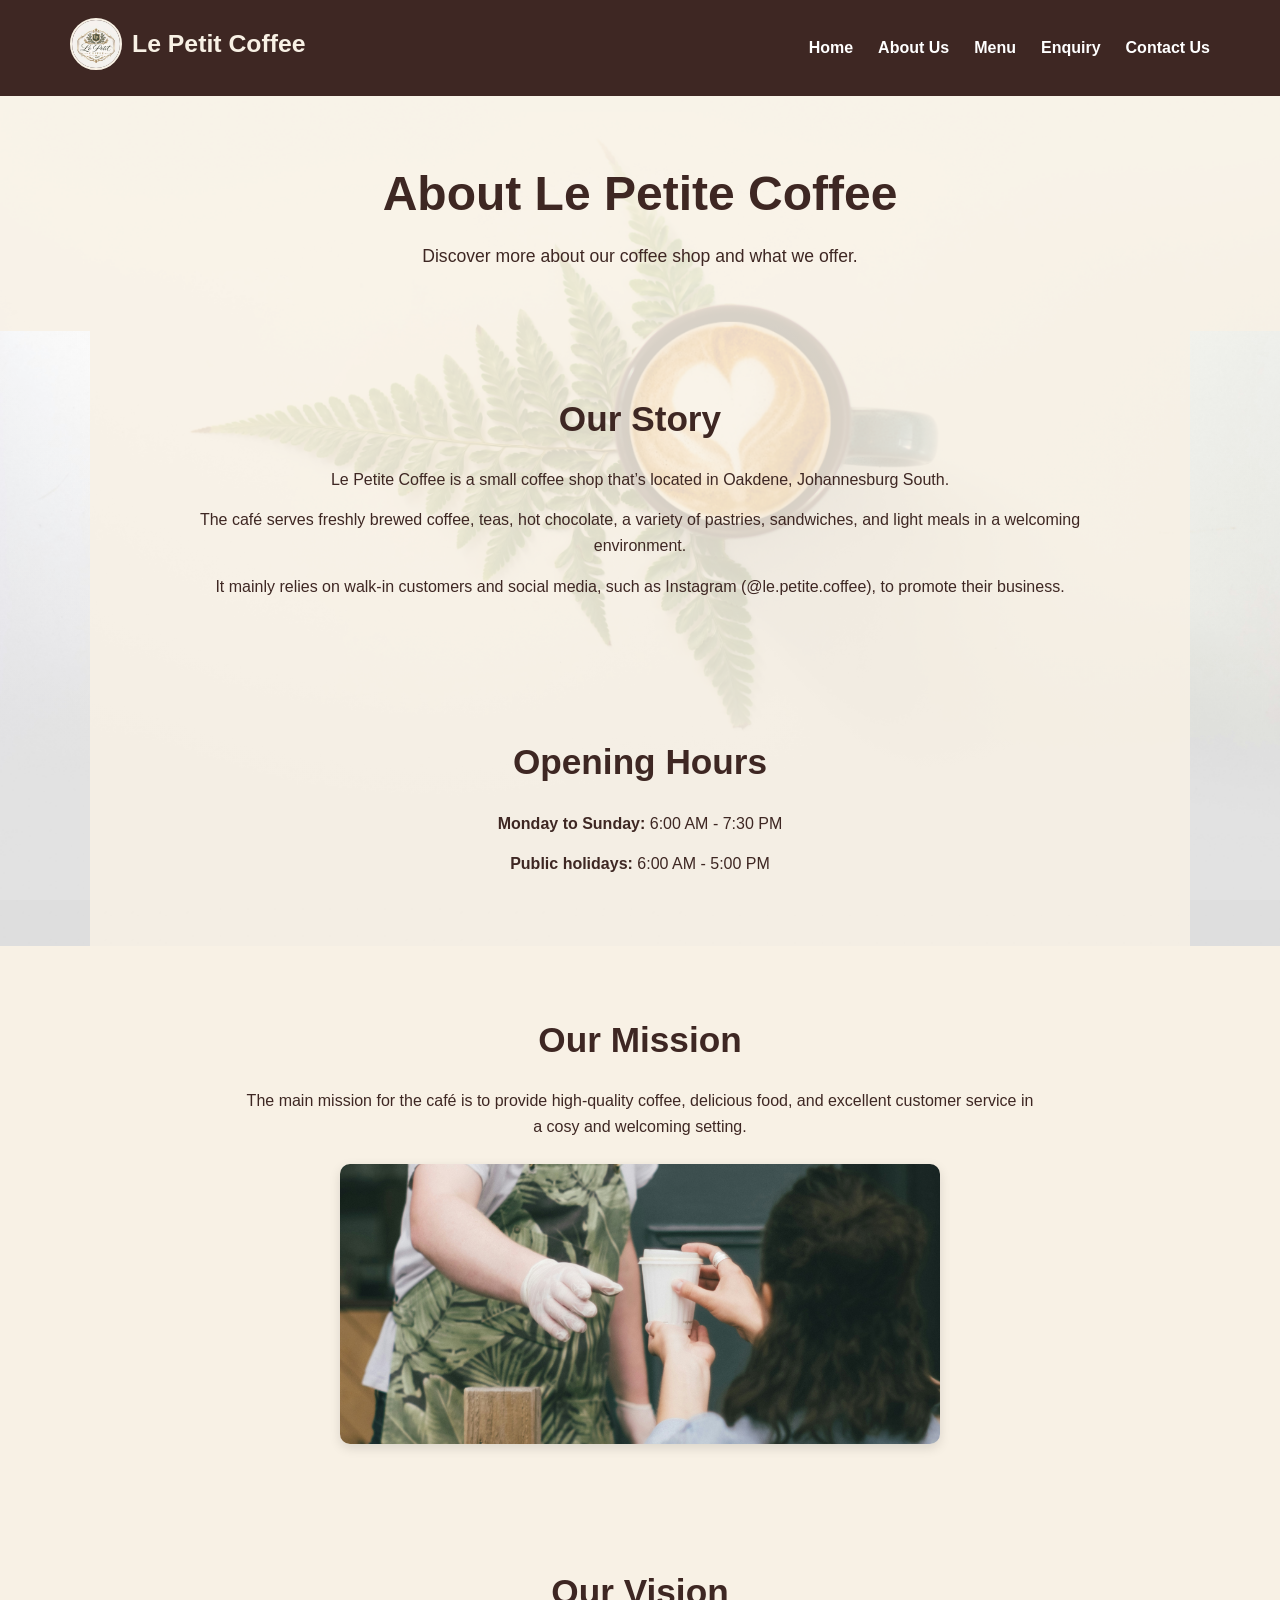
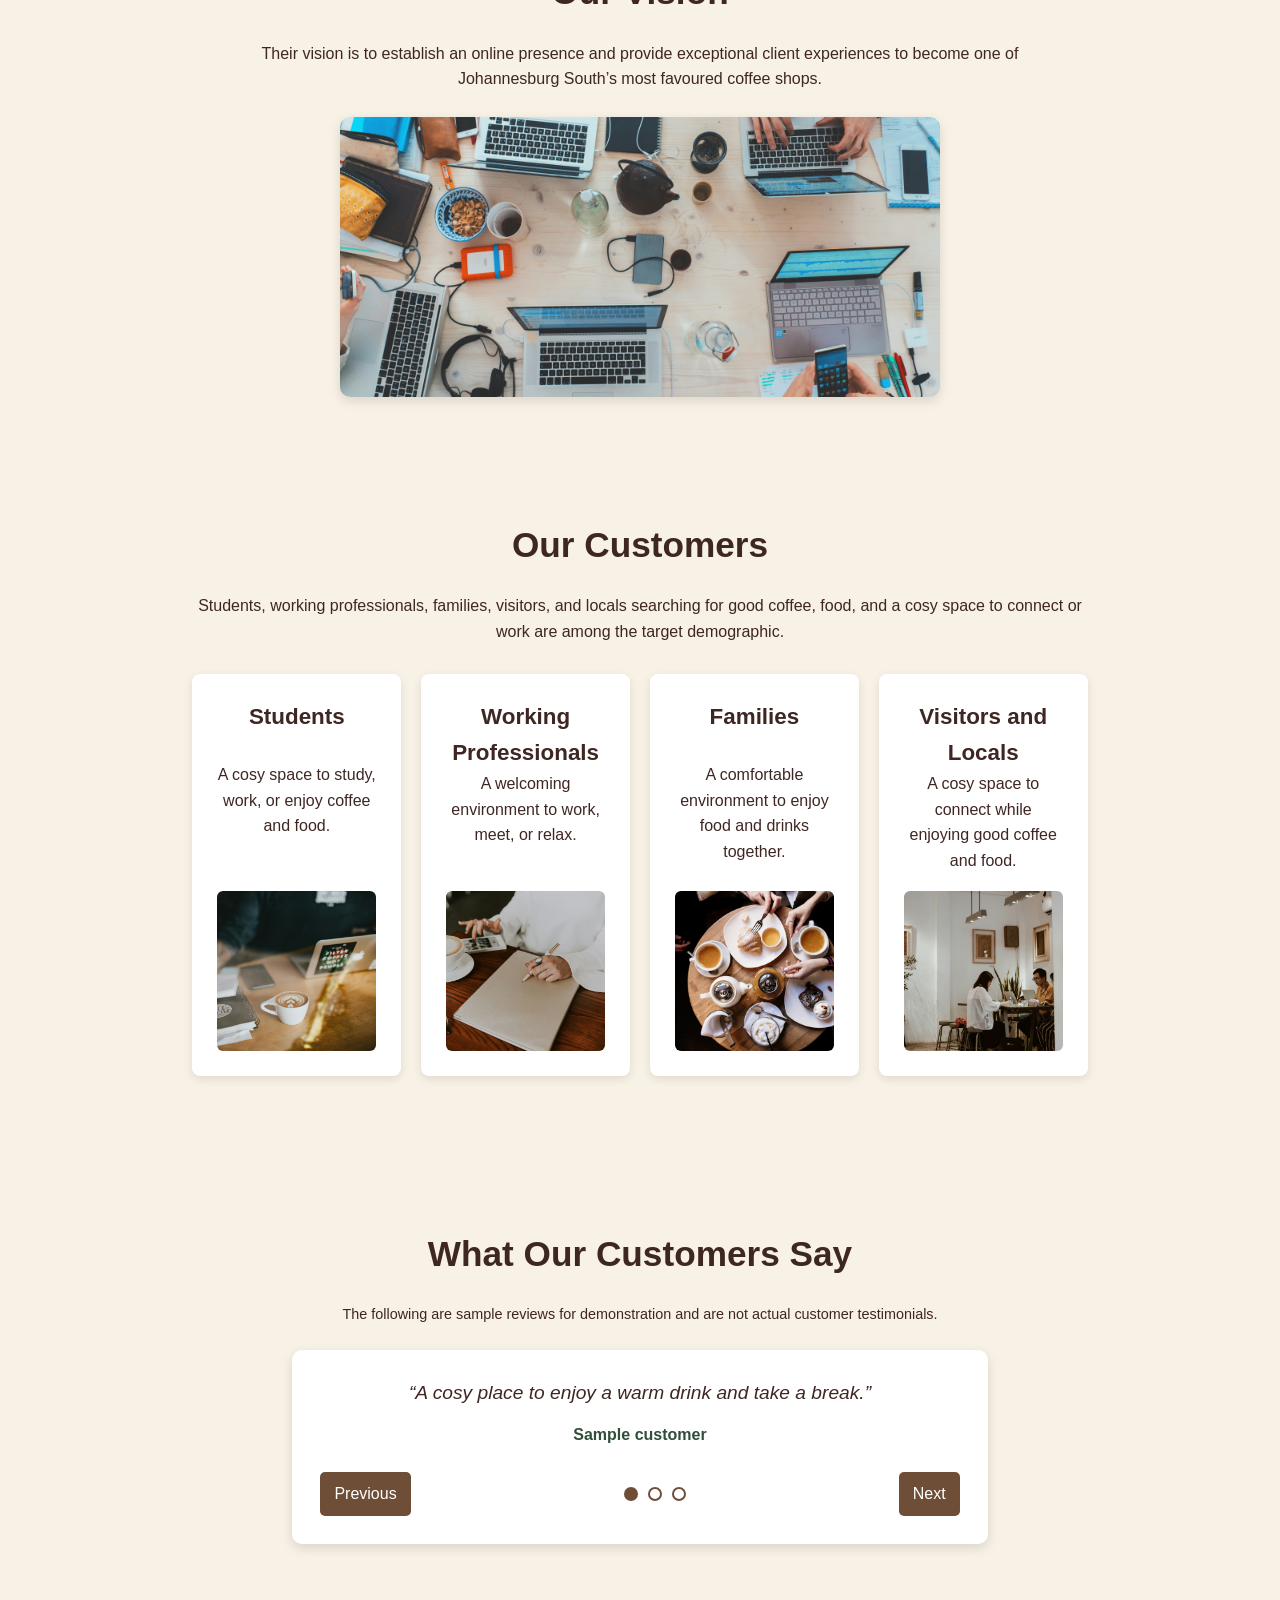
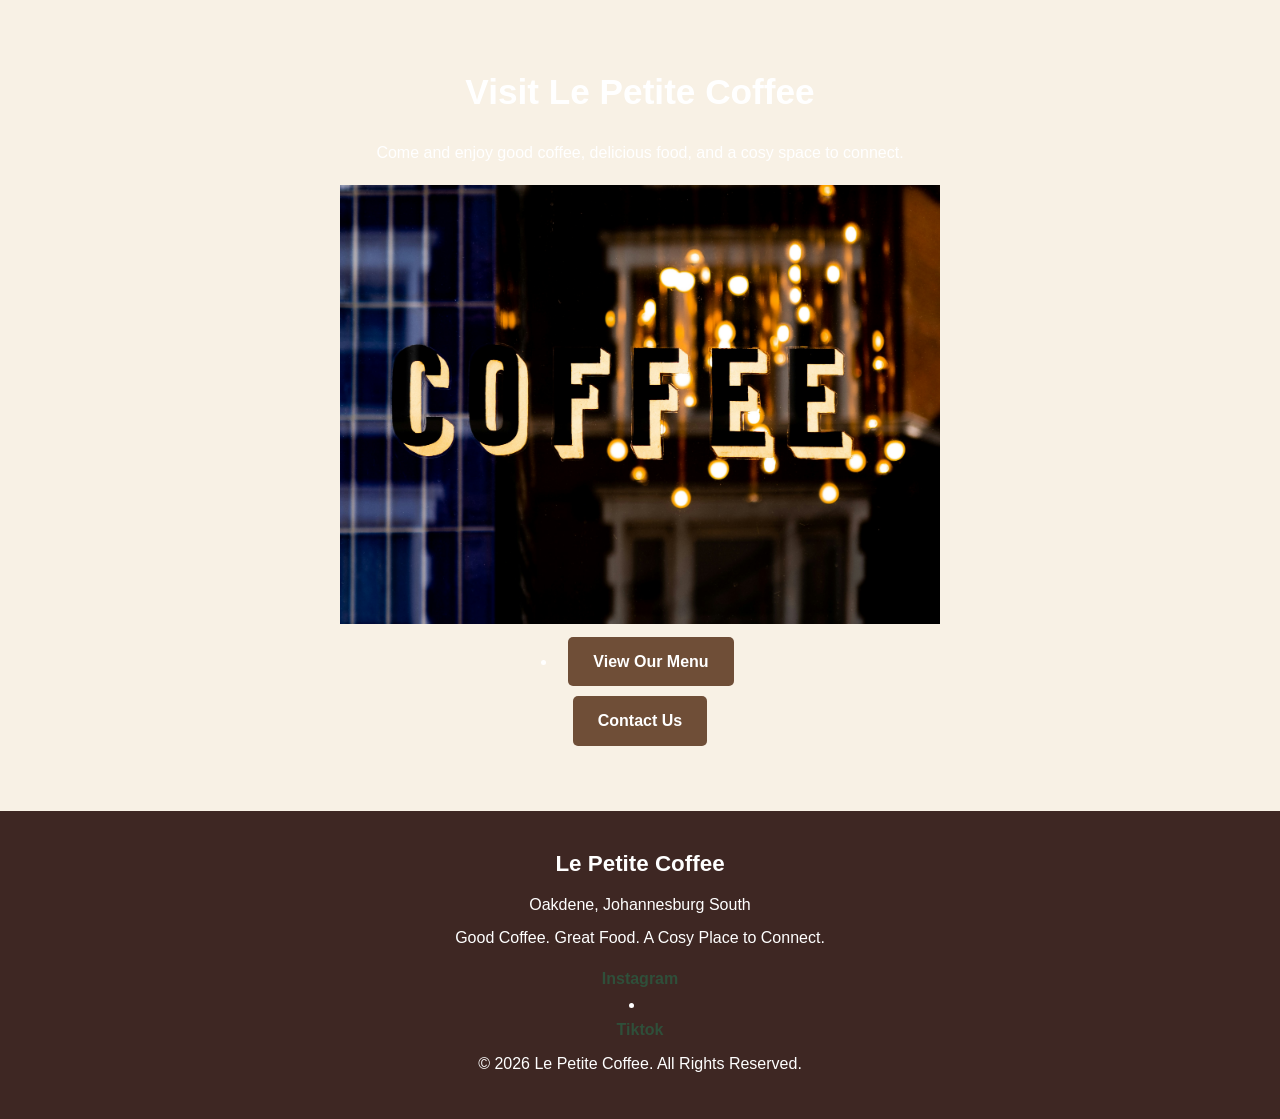
==== commit e7cc31ef: "cash" ====
--- a/about.html
+++ b/about.html
@@ -6,11 +6,24 @@
     <meta name="viewport" content="width=device-width, initial-scale=1.0">
 
     <title>Le Petite Coffee | About Us</title>
+    <meta name="description" content="Learn about Le Petite Coffee, our mission, our vision and our commitment to providing a welcoming coffee-shop experience in Oakdene, Johannesburg South.">
     <!-- Link to the external CSS file -->
     <link rel="stylesheet" href="css/style.css">
 </head>
 
 <body>
+
+    <div class="page-loader" role="status" aria-label="Loading Le Petite Coffee">
+        <div class="coffee-loader" aria-hidden="true">
+            <div class="coffee-steam">
+                <span></span>
+                <span></span>
+                <span></span>
+            </div>
+            <div class="coffee-cup"></div>
+        </div>
+        <p>Brewing your page...</p>
+    </div>
 
     <!-- =========================
          HEADER AND NAVIGATION
@@ -106,6 +119,28 @@
 
 
         <!-- =========================
+             OPENING HOURS
+        ========================== -->
+        <section class="about-section">
+
+            <div class="about-content">
+
+                <h2>Opening Hours</h2>
+
+                <p>
+                    <strong>Monday to Sunday:</strong> 6:00 AM - 7:30 PM
+                </p>
+
+                <p>
+                    <strong>Public holidays:</strong> 6:00 AM - 5:00 PM
+                </p>
+
+            </div>
+
+        </section>
+
+
+        <!-- =========================
              MISSION
         ========================== -->
         <section class="mission-section">
@@ -118,7 +153,7 @@
                 a cosy and welcoming setting.
             </p>
 
-            <img class="about-feature-image" src="images/customer.jpg" alt="Customers enjoying the welcoming Le Petit Coffee shop" width="600" height="400" loading="lazy">
+            <img class="about-feature-image" src="images/customer.jpg" alt="Customers enjoying the welcoming Le Petit Coffee shop" width="600" height="400">
 
         </section>
 
@@ -135,7 +170,7 @@
                 exceptional client experiences to become one of Johannesburg
                 South’s most favoured coffee shops.
             </p>
-            <img class="about-feature-image" src="images/socialmedia.jpg" alt="Le Petit Coffee social media presence" width="600" height="400" loading="lazy">
+            <img class="about-feature-image" src="images/socialmedia.jpg" alt="Le Petit Coffee social media presence" width="600" height="400">
         </section>
 
 
@@ -159,7 +194,7 @@
                     <p>
                         A cosy space to study, work, or enjoy coffee and food.
                     </p>
-                    <img src="images/student.jpg" alt="Le Petit Coffee shop branding showcasing welcoming cafe identity" width="600" height="400" loading="lazy">
+                    <img src="images/student.jpg" alt="Le Petit Coffee shop branding showcasing welcoming cafe identity" width="600" height="400">
                 </div>
 
                 <div class="audience-item">
@@ -167,7 +202,7 @@
                     <p>
                         A welcoming environment to work, meet, or relax.
                     </p>
-                    <img src="images/work.jpg" alt="Le Petit Coffee shop branding showcasing welcoming cafe identity" width="600" height="400" loading="lazy">
+                    <img src="images/work.jpg" alt="Le Petit Coffee shop branding showcasing welcoming cafe identity" width="600" height="400">
                 </div>
 
                 <div class="audience-item">
@@ -176,7 +211,7 @@
                         A comfortable environment to enjoy food and drinks
                         together.
                     </p>
-                    <img src="images/family.jpg" alt="Le Petit Coffee shop branding showcasing welcoming cafe identity" width="600" height="400" loading="lazy">
+                    <img src="images/family.jpg" alt="Le Petit Coffee shop branding showcasing welcoming cafe identity" width="600" height="400">
                 </div>
 
                 <div class="audience-item">
@@ -185,9 +220,96 @@
                         A cosy space to connect while enjoying good coffee
                         and food.
                     </p>
-                    <img src="images/friends.jpg" alt="Le Petit Coffee shop branding showcasing welcoming cafe identity" width="600" height="400" loading="lazy">
-                </div>
-
+                    <img src="images/friends.jpg" alt="Le Petit Coffee shop branding showcasing welcoming cafe identity" width="600" height="400">
+                </div>
+
+            </div>
+
+        </section>
+
+
+        <!-- =========================
+             CUSTOMER REVIEWS
+        ========================== -->
+        <section class="customer-reviews" aria-labelledby="customer-reviews-heading">
+
+            <h2 id="customer-reviews-heading">What Our Customers Say</h2>
+            <p class="review-disclaimer">
+                The following are sample reviews for demonstration and are not
+                actual customer testimonials.
+            </p>
+
+            <div class="review-carousel"
+                 role="region"
+                 aria-roledescription="carousel"
+                 aria-label="Sample customer reviews">
+                <div class="review-slides" aria-live="polite">
+                    <figure class="review-slide"
+                            id="review-slide-1"
+                            role="group"
+                            aria-roledescription="slide"
+                            aria-label="1 of 3">
+                        <blockquote>
+                            “A cosy place to enjoy a warm drink and take a
+                            break.”
+                        </blockquote>
+                        <figcaption>Sample customer</figcaption>
+                    </figure>
+
+                    <figure class="review-slide"
+                            id="review-slide-2"
+                            role="group"
+                            aria-roledescription="slide"
+                            aria-label="2 of 3"
+                            hidden>
+                        <blockquote>
+                            “The welcoming atmosphere makes it a lovely spot
+                            to catch up with friends.”
+                        </blockquote>
+                        <figcaption>Sample customer</figcaption>
+                    </figure>
+
+                    <figure class="review-slide"
+                            id="review-slide-3"
+                            role="group"
+                            aria-roledescription="slide"
+                            aria-label="3 of 3"
+                            hidden>
+                        <blockquote>
+                            “A nice place to enjoy coffee and a bite to eat.”
+                        </blockquote>
+                        <figcaption>Sample customer</figcaption>
+                    </figure>
+                </div>
+
+                <div class="review-controls">
+                    <button class="review-previous"
+                            type="button"
+                            aria-label="Show previous review">
+                        Previous
+                    </button>
+                    <div class="review-indicators"
+                         role="group"
+                         aria-label="Choose a review">
+                        <button type="button"
+                                aria-label="Show review 1"
+                                aria-controls="review-slide-1"
+                                aria-pressed="true"></button>
+                        <button type="button"
+                                aria-label="Show review 2"
+                                aria-controls="review-slide-2"
+                                aria-pressed="false"></button>
+                        <button type="button"
+                                aria-label="Show review 3"
+                                aria-controls="review-slide-3"
+                                aria-pressed="false"></button>
+                    </div>
+                    <button class="review-next"
+                            type="button"
+                            aria-label="Show next review">
+                        Next
+                    </button>
+                </div>
             </div>
 
         </section>
@@ -204,7 +326,7 @@
                 Come and enjoy good coffee, delicious food, and a cosy
                 space to connect.
             </p>
-            <img src="images/coffeeicon.jpg" alt="Le Petit Coffee shop branding showcasing welcoming cafe identity" width="600" height="400" loading="lazy">
+            <img src="images/coffeeicon.jpg" alt="Le Petit Coffee shop branding showcasing welcoming cafe identity" width="600" height="400">
 
           <li><a href="products.html" class="btn">
                 View Our Menu
@@ -258,7 +380,7 @@
 
 
     <!-- Link to JavaScript -->
-    <script src="js/script.js"></script>
+    <script src="javascript/script.js"></script>
 
 </body>
 
--- a/css/style.css
+++ b/css/style.css
@@ -35,6 +35,110 @@
     overflow-x: hidden;
 }
 
+.page-loader {
+    position: fixed;
+    z-index: 10000;
+    inset: 0;
+    display: grid;
+    place-content: center;
+    justify-items: center;
+    gap: 12px;
+    background: #f8f1e5;
+    color: #3e2723;
+    transition: opacity 0.35s ease, visibility 0.35s ease;
+}
+
+.page-loader.is-hidden {
+    opacity: 0;
+    visibility: hidden;
+    pointer-events: none;
+}
+
+.coffee-loader {
+    display: grid;
+    justify-items: center;
+    height: 74px;
+}
+
+.coffee-steam {
+    display: flex;
+    gap: 9px;
+    height: 29px;
+}
+
+.coffee-steam span {
+    width: 5px;
+    height: 17px;
+    border-left: 2px solid #8b6b55;
+    border-radius: 50%;
+    opacity: 0;
+    animation: coffee-steam-rise 1.15s ease-in-out infinite;
+}
+
+.coffee-steam span:nth-child(2) {
+    animation-delay: 0.2s;
+}
+
+.coffee-steam span:nth-child(3) {
+    animation-delay: 0.4s;
+}
+
+.coffee-cup {
+    position: relative;
+    width: 52px;
+    height: 38px;
+    border: 3px solid #6f4e37;
+    border-top: 5px solid #6f4e37;
+    border-radius: 4px 4px 15px 15px;
+    background: linear-gradient(to bottom, #8b5e3c 0 42%, #f8f1e5 43%);
+    animation: coffee-cup-bob 1.15s ease-in-out infinite;
+}
+
+.coffee-cup::after {
+    position: absolute;
+    top: 5px;
+    right: -13px;
+    width: 9px;
+    height: 15px;
+    border: 3px solid #6f4e37;
+    border-left: 0;
+    border-radius: 0 9px 9px 0;
+    content: "";
+}
+
+.page-loader p {
+    font-weight: bold;
+}
+
+@keyframes coffee-steam-rise {
+    0% {
+        opacity: 0;
+        transform: translateY(8px) scaleY(0.7);
+    }
+    50% {
+        opacity: 0.8;
+    }
+    100% {
+        opacity: 0;
+        transform: translateY(-5px) scaleY(1.1);
+    }
+}
+
+@keyframes coffee-cup-bob {
+    50% {
+        transform: translateY(-3px);
+    }
+}
+
+@media (prefers-reduced-motion: reduce) {
+    .page-loader,
+    .coffee-steam span,
+    .coffee-cup {
+        animation: none;
+        transition: none;
+    }
+}
+
 img,
 iframe {
     max-width: 100%;
@@ -558,6 +662,83 @@
     border-radius: 6px;
 }
 
+.customer-reviews {
+    max-width: 900px;
+    margin: auto;
+    text-align: center;
+    background-color: #f8f1e5;
+}
+
+.review-disclaimer {
+    margin: 8px auto 24px;
+    font-size: 0.9rem;
+}
+
+.review-carousel {
+    max-width: 700px;
+    margin: 0 auto;
+    padding: 28px;
+    border-radius: 10px;
+    background-color: #ffffff;
+    box-shadow: 0 4px 12px rgba(0, 0, 0, 0.12);
+}
+
+.review-slide[hidden] {
+    display: none;
+}
+
+.review-slide blockquote {
+    margin: 0 auto 14px;
+    font-size: 1.2rem;
+    font-style: italic;
+}
+
+.review-slide figcaption {
+    font-weight: bold;
+    color: #2f4f3a;
+}
+
+.review-controls {
+    display: flex;
+    align-items: center;
+    justify-content: space-between;
+    gap: 16px;
+    margin-top: 24px;
+}
+
+.review-controls button {
+    color: #ffffff;
+    background-color: #6f4e37;
+    border: 0;
+    border-radius: 5px;
+    padding: 9px 14px;
+    font: inherit;
+    cursor: pointer;
+}
+
+.review-controls button:hover,
+.review-controls button:focus-visible {
+    background-color: #2f4f3a;
+}
+
+.review-indicators {
+    display: flex;
+    gap: 10px;
+}
+
+.review-indicators button {
+    width: 14px;
+    height: 14px;
+    padding: 0;
+    border: 2px solid #6f4e37;
+    border-radius: 50%;
+    background-color: transparent;
+}
+
+.review-indicators button[aria-pressed="true"] {
+    background-color: #6f4e37;
+}
+
 
 /* =========================================
    13. ENQUIRY AND CONTACT FORMS
@@ -576,10 +757,31 @@
     margin: auto;
 }
 
+.order-item-row {
+    margin-bottom: 20px;
+    padding: 18px;
+    border: 1px solid #b8aa96;
+    border-radius: 8px;
+}
+
+.order-item-row legend {
+    padding: 0 8px;
+    font-weight: bold;
+}
+
+.order-item-row .form-group {
+    margin-bottom: 14px;
+}
+
+.order-add-item {
+    margin-bottom: 24px;
+}
+
 .pickup-order-total {
     margin: 15px 0;
     color: #2f4f3a;
     font-weight: bold;
+    overflow-wrap: anywhere;
 }
 
 .order-status.error {
@@ -681,16 +883,16 @@
     box-shadow: 0 4px 10px rgba(0, 0, 0, 0.10);
 }
 
-.map-container img {
+.map-container iframe {
     display: block;
     width: 100%;
     height: 100%;
     border: 0;
-    object-fit: cover;
 }
 
 .map-link {
-    margin-top: 0;
+    display: inline-block;
+    margin-top: 12px;
 }
 
 
@@ -874,6 +1076,28 @@
 
     .audience-list {
         grid-template-columns: 1fr;
+    }
+
+    .review-carousel {
+        padding: 20px 14px;
+    }
+
+    .review-controls {
+        gap: 8px;
+    }
+
+    .review-controls button {
+        padding: 7px 8px;
+        font-size: 0.9rem;
+    }
+
+    .review-indicators {
+        gap: 7px;
+    }
+
+    .review-indicators button {
+        width: 12px;
+        height: 12px;
     }
 
     .hero {
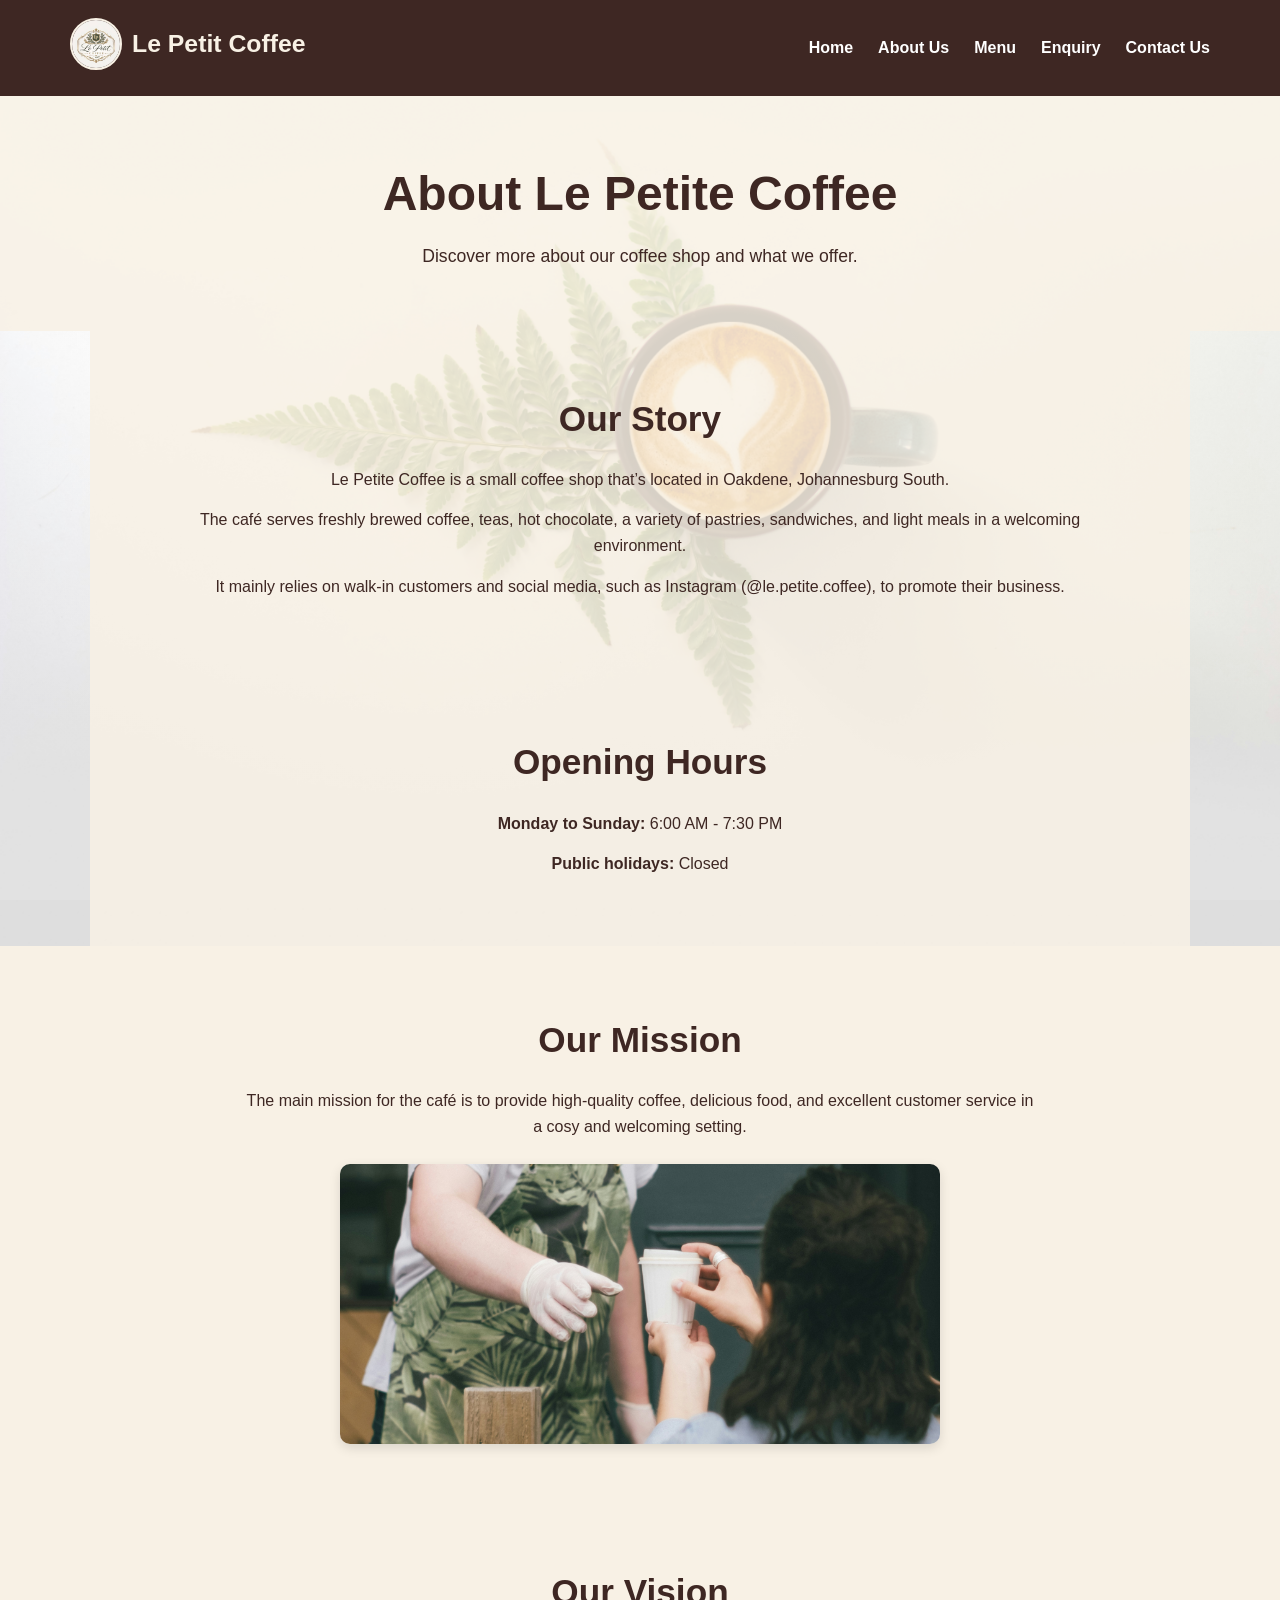
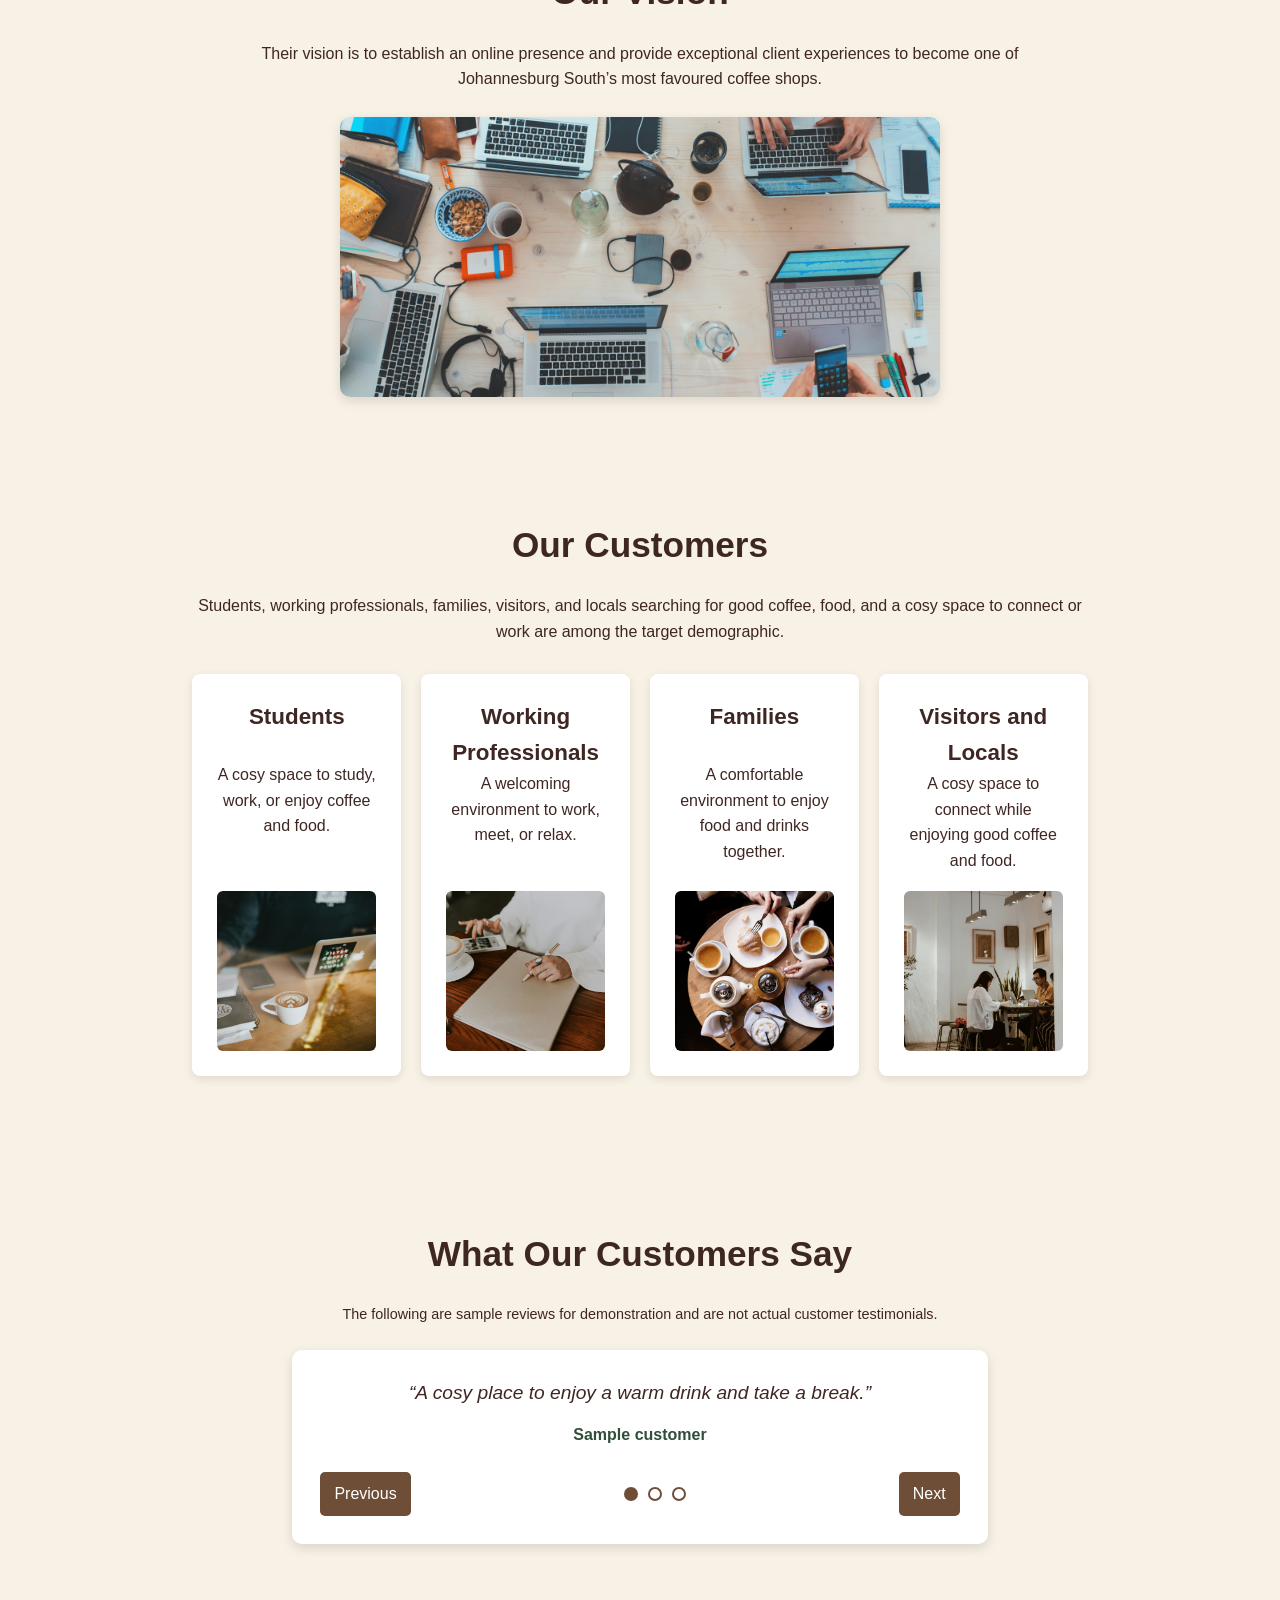
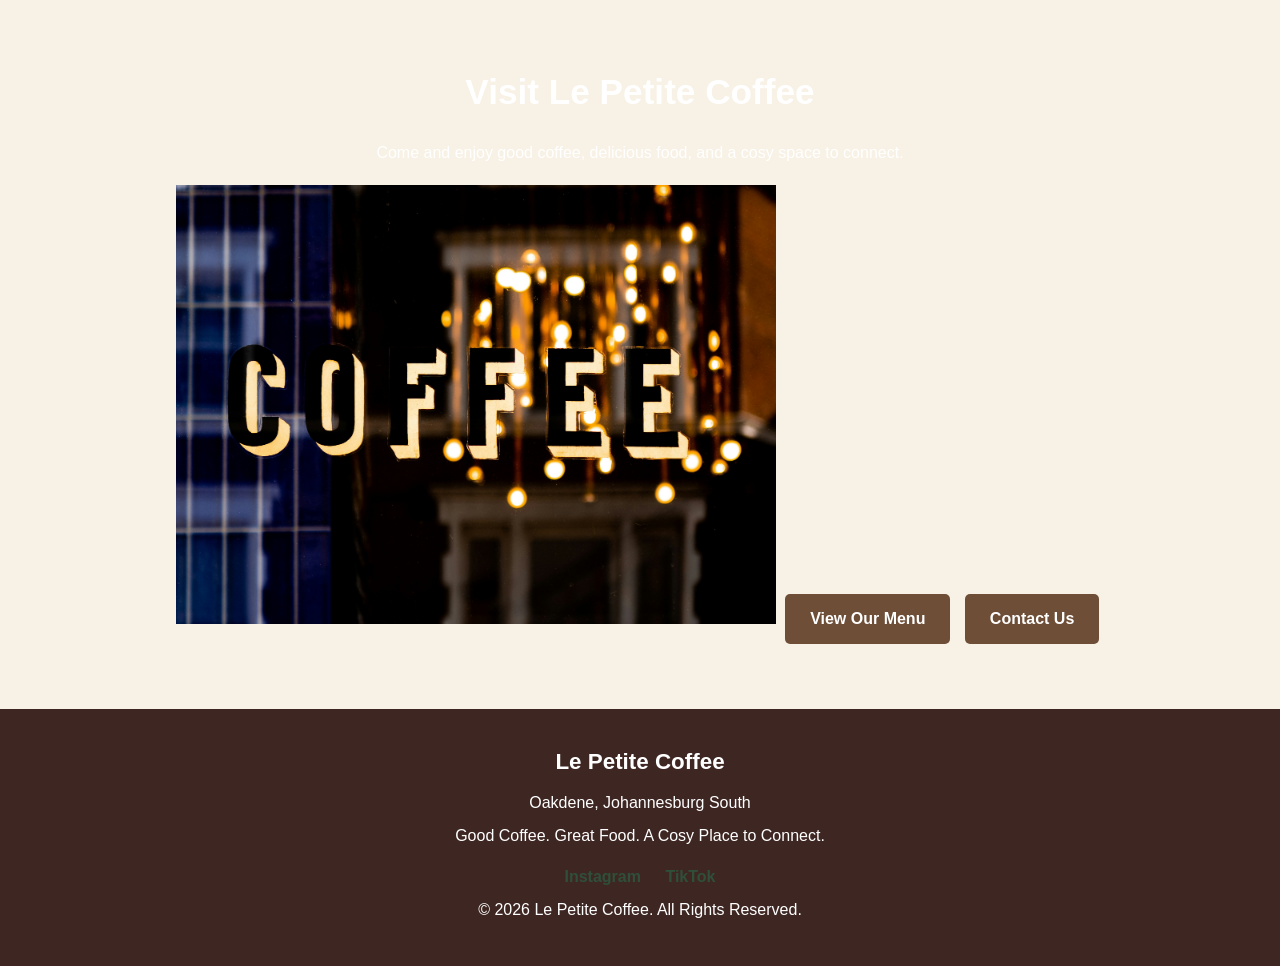
==== commit cf713f7e: "cash" ====
--- a/about.html
+++ b/about.html
@@ -132,7 +132,7 @@
                 </p>
 
                 <p>
-                    <strong>Public holidays:</strong> 6:00 AM - 5:00 PM
+                    <strong>Public holidays:</strong> Closed
                 </p>
 
             </div>
@@ -328,9 +328,9 @@
             </p>
             <img src="images/coffeeicon.jpg" alt="Le Petit Coffee shop branding showcasing welcoming cafe identity" width="600" height="400">
 
-          <li><a href="products.html" class="btn">
+          <a href="products.html" class="btn">
                 View Our Menu
-            </a></li>
+            </a>
 
             <a href="contact.html" class="btn">
                 Contact Us
@@ -361,12 +361,13 @@
             <!-- Social media links -->
             <div class="social-links">
 
-                <a href="https://www.instagram.com/le.petit.coffee/" target="Le Petit Coffe Instrgram">
+                <a href="https://www.instagram.com/le.petit.coffee/" target="_blank" rel="noopener noreferrer">
                     Instagram 
                 </a>
 
-                <li></li><a href="https://www.tiktok.com/@le.petit.coffee19" target="Le Petit Coffee Tiktok">Tiktok </a>
-                </li>
+                <a href="https://www.tiktok.com/@le.petit.coffee19" target="_blank" rel="noopener noreferrer">
+                    TikTok
+                </a>
 
             </div>
 
